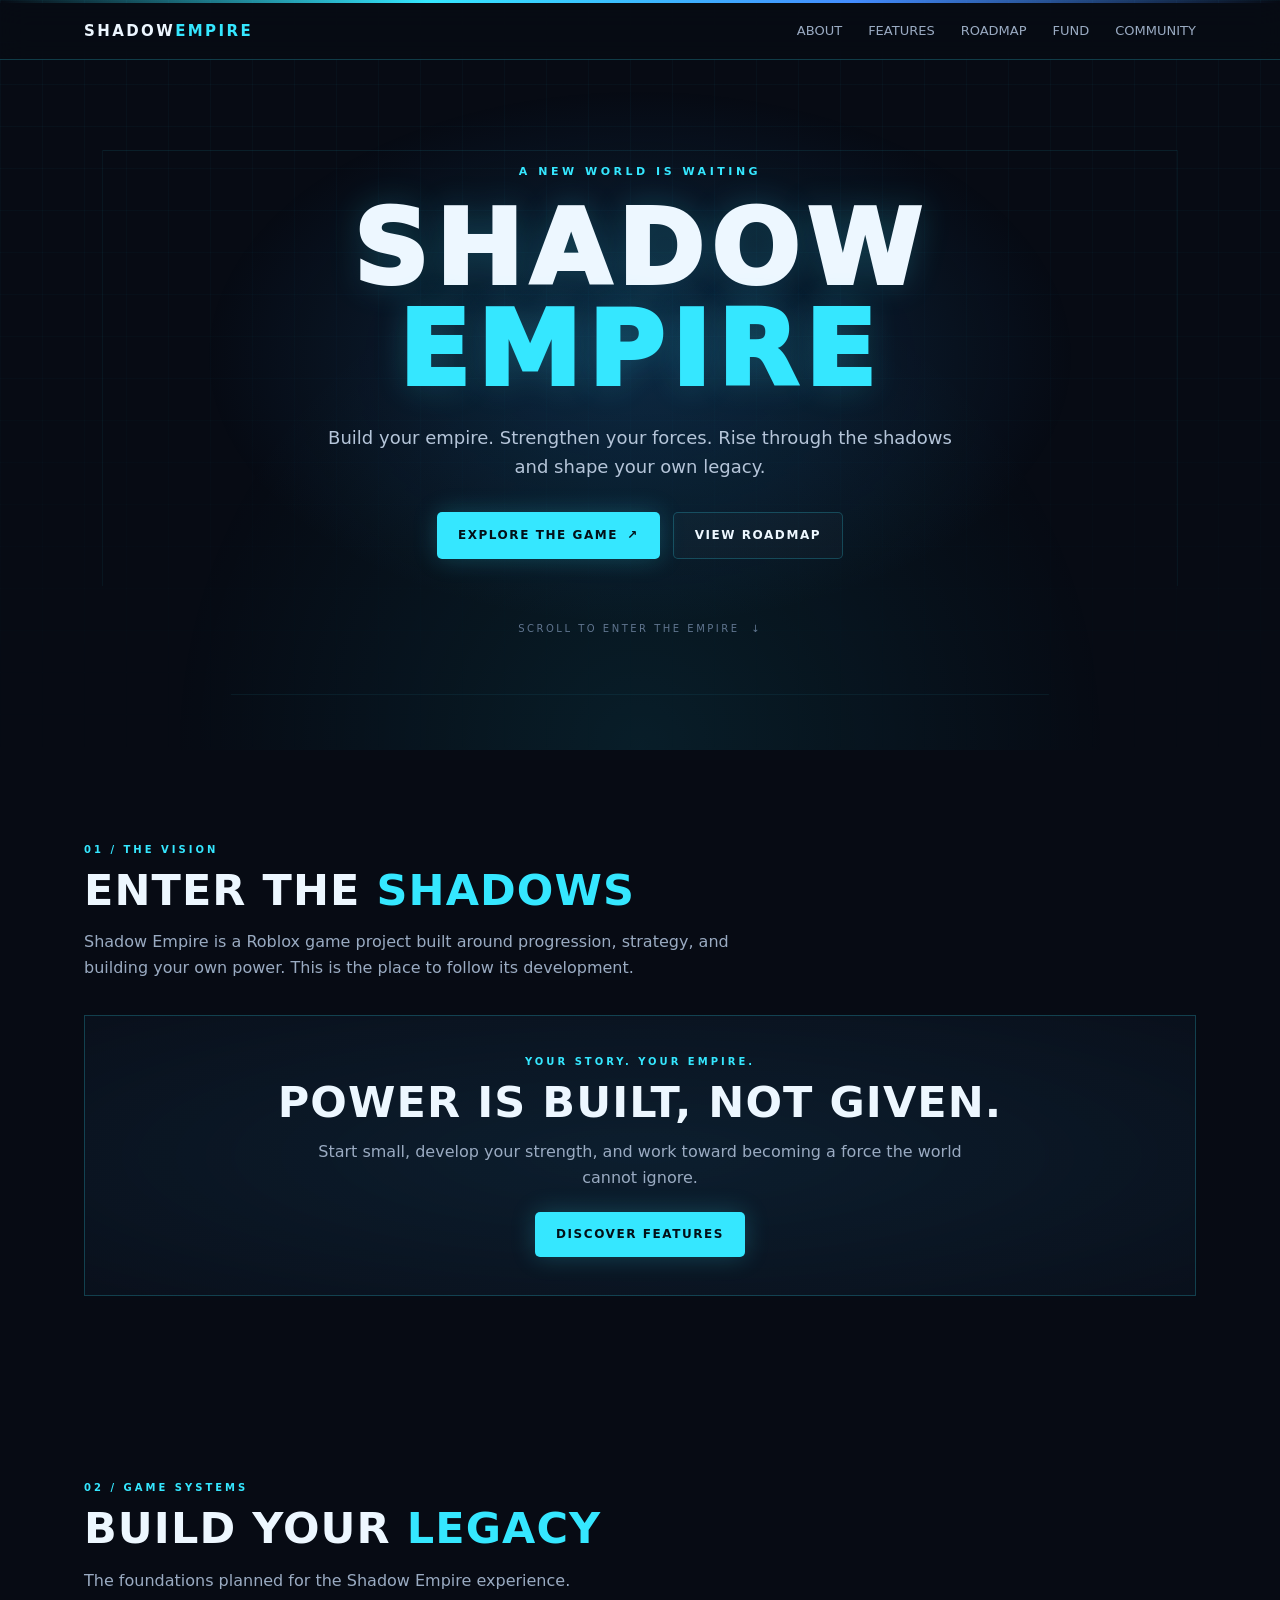
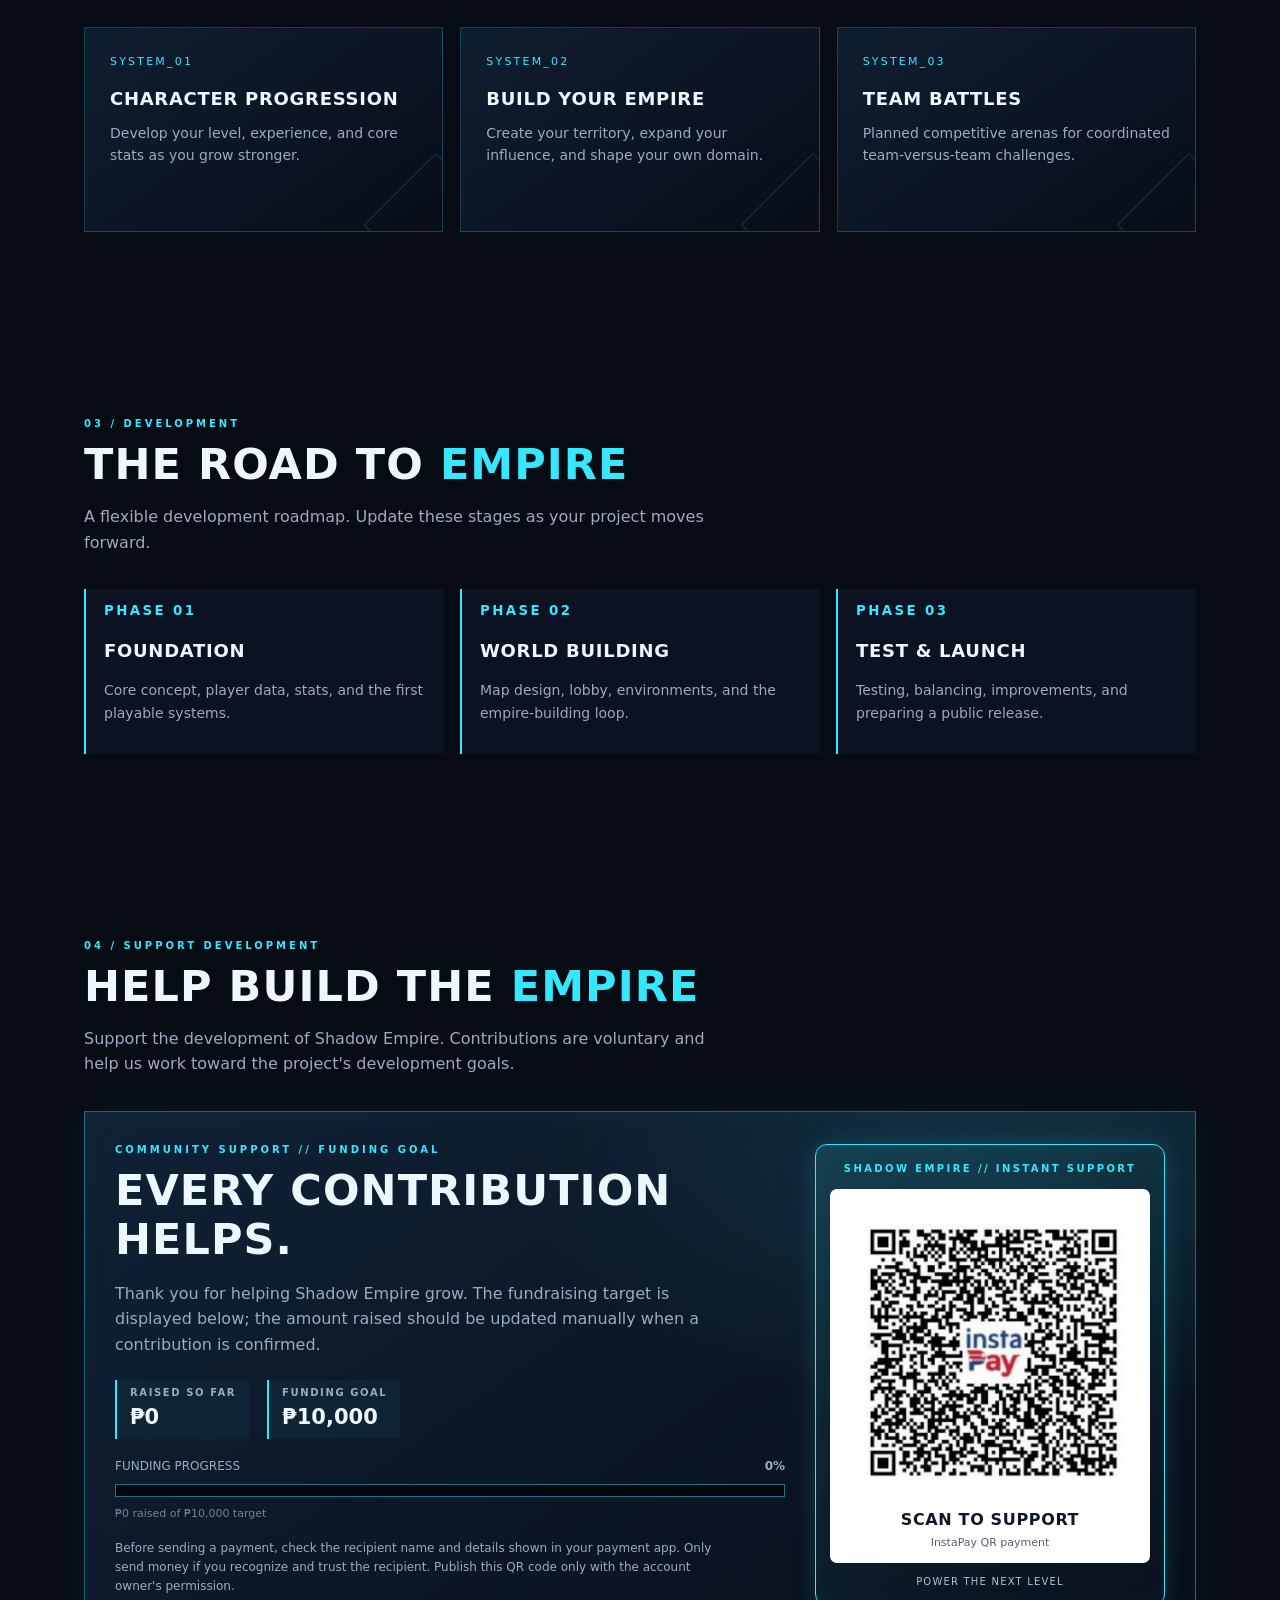
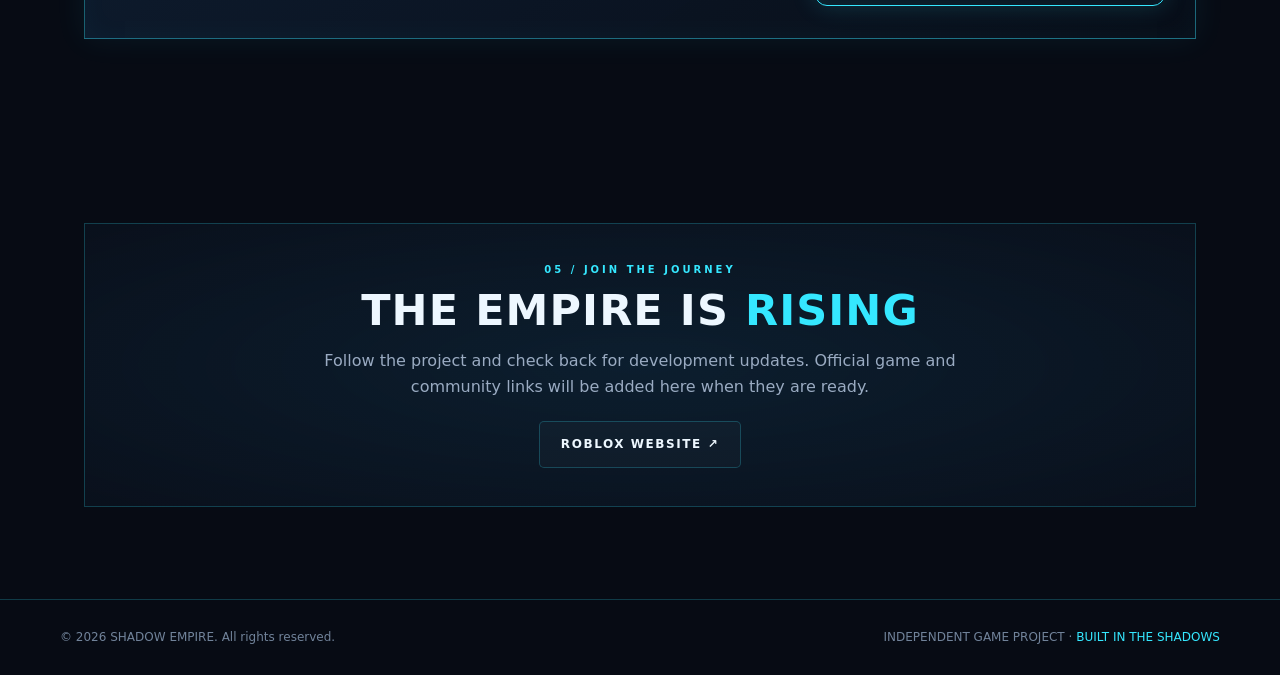
==== index.html @ b9258607 "Add files via upload" ====
<!DOCTYPE html>
<html lang="en">
<head>
  <meta charset="UTF-8">
  <meta name="viewport" content="width=device-width, initial-scale=1.0">
  <meta name="description" content="Shadow Empire — build your power, command your forces, and shape a world in the shadows.">
  <meta name="theme-color" content="#070b14">
  <title>SHADOW EMPIRE | Official Game Site</title>
  <style>
    :root {
      --bg: #070b14;
      --panel: rgba(13, 23, 39, .82);
      --cyan: #35e7ff;
      --blue: #438cff;
      --muted: #9aabc2;
      --white: #edf7ff;
      --line: rgba(53, 231, 255, .22);
    }
    * { box-sizing: border-box; }
    html { scroll-behavior: smooth; }
    body {
      margin: 0; color: var(--white); background: var(--bg);
      font-family: Inter, ui-sans-serif, system-ui, -apple-system, Segoe UI, sans-serif;
      line-height: 1.6; overflow-x: hidden;
    }
    body::before {
      content: ""; position: fixed; inset: 0; pointer-events: none; z-index: -1;
      background:
        linear-gradient(rgba(53,231,255,.035) 1px, transparent 1px),
        linear-gradient(90deg, rgba(53,231,255,.035) 1px, transparent 1px);
      background-size: 42px 42px;
      mask-image: linear-gradient(to bottom, black, transparent 88%);
    }
    a { color: inherit; text-decoration: none; }
    .topline { height: 3px; background: linear-gradient(90deg, transparent, var(--cyan), var(--blue), transparent); }
    header {
      position: sticky; top: 0; z-index: 10; backdrop-filter: blur(14px);
      background: rgba(7,11,20,.82); border-bottom: 1px solid var(--line);
    }
    nav {
      max-width: 1160px; margin: auto; padding: 16px 24px;
      display: flex; align-items: center; justify-content: space-between; gap: 20px;
    }
    .brand { font-weight: 900; letter-spacing: .16em; font-size: 15px; }
    .brand span { color: var(--cyan); }
    .navlinks { display: flex; gap: 26px; color: var(--muted); font-size: 13px; }
    .navlinks a:hover { color: var(--cyan); }
    .menu { display: none; background: none; color: var(--cyan); border: 1px solid var(--line); padding: 7px 11px; border-radius: 7px; }
    .hero {
      min-height: 690px; display: grid; place-items: center; text-align: center;
      padding: 100px 24px 110px; position: relative; isolation: isolate;
      background:
        radial-gradient(ellipse at 50% 43%, rgba(30,117,190,.25), transparent 48%),
        radial-gradient(ellipse at 50% 100%, rgba(24,218,255,.09), transparent 52%);
    }
    .hero::after {
      content: ""; position: absolute; inset: 13% 8% 8%; z-index: -1;
      border: 1px solid rgba(53,231,255,.09);
      clip-path: polygon(0 0, 100% 0, 100% 80%, 88% 100%, 12% 100%, 0 80%);
    }
    .eyebrow { color: var(--cyan); font-size: 11px; letter-spacing: .32em; font-weight: 800; }
    h1 {
      margin: 18px 0 12px; font-size: clamp(48px, 10vw, 104px);
      line-height: .98; letter-spacing: .07em; font-weight: 950;
      text-shadow: 0 0 34px rgba(53,231,255,.2);
    }
    h1 span { color: var(--cyan); }
    .hero p { max-width: 650px; margin: 22px auto 30px; color: #b5c5d9; font-size: clamp(15px, 2vw, 18px); }
    .actions { display: flex; justify-content: center; flex-wrap: wrap; gap: 13px; }
    .btn {
      display: inline-flex; align-items: center; justify-content: center; gap: 9px;
      padding: 13px 21px; border-radius: 5px; font-size: 12px; font-weight: 850;
      letter-spacing: .13em; text-transform: uppercase; transition: .2s ease;
    }
    .primary { color: #031018; background: var(--cyan); box-shadow: 0 0 25px rgba(53,231,255,.22); }
    .primary:hover { transform: translateY(-3px); box-shadow: 0 0 35px rgba(53,231,255,.4); }
    .secondary { border: 1px solid var(--line); color: var(--white); background: rgba(255,255,255,.025); }
    .secondary:hover { border-color: var(--cyan); color: var(--cyan); }
    .scroll-note { margin-top: 62px; color: #60758f; font-size: 10px; letter-spacing: .25em; }
    .section { max-width: 1160px; margin: auto; padding: 92px 24px; }
    .section-head { margin-bottom: 34px; }
    .kicker { color: var(--cyan); font-size: 10px; font-weight: 900; letter-spacing: .3em; }
    h2 { margin: 8px 0 0; font-size: clamp(29px, 5vw, 43px); line-height: 1.15; letter-spacing: .025em; }
    .intro { max-width: 660px; color: var(--muted); margin-top: 14px; }
    .grid { display: grid; grid-template-columns: repeat(3, 1fr); gap: 17px; }
    .card {
      min-height: 205px; padding: 25px; border: 1px solid var(--line);
      background: linear-gradient(145deg, rgba(17,35,56,.82), rgba(8,14,25,.86));
      position: relative; overflow: hidden;
    }
    .card::after { content: ""; position: absolute; width: 100px; height: 100px; right: -45px; bottom: -45px; border: 1px solid rgba(53,231,255,.18); transform: rotate(45deg); }
    .num { color: var(--cyan); font-size: 11px; letter-spacing: .2em; }
    h3 { margin: 14px 0 8px; font-size: 18px; letter-spacing: .04em; }
    .card p { color: var(--muted); font-size: 14px; margin: 0; }
    .banner {
      border: 1px solid var(--line); padding: 38px; text-align: center;
      background: radial-gradient(ellipse at center, rgba(39,128,180,.17), rgba(10,17,29,.9));
    }
    .banner p { max-width: 650px; margin: 12px auto 22px; color: var(--muted); }
    .roadmap { display: grid; grid-template-columns: repeat(3, 1fr); gap: 16px; }
    .phase { border-left: 2px solid var(--cyan); padding: 8px 18px 16px; background: rgba(15,27,44,.55); }
    .phase small { color: var(--cyan); letter-spacing: .18em; font-weight: 800; }
    .phase p { color: var(--muted); font-size: 14px; }

    .fund-wrap {
      display: grid; grid-template-columns: minmax(0, 1fr) minmax(250px, 350px);
      gap: 30px; align-items: center; border: 1px solid rgba(53,231,255,.38);
      padding: 30px; background:
        radial-gradient(ellipse at 85% 10%, rgba(53,231,255,.12), transparent 38%),
        linear-gradient(145deg, rgba(17,35,56,.94), rgba(8,14,25,.96));
      box-shadow: 0 0 30px rgba(53,231,255,.07), inset 0 0 28px rgba(53,231,255,.035);
    }
    .fund-copy p { color: var(--muted); max-width: 620px; }
    .fund-stats {
      display: flex; flex-wrap: wrap; gap: 18px; margin: 22px 0 12px;
    }
    .fund-stat {
      border-left: 2px solid var(--cyan); padding: 5px 13px;
      background: rgba(53,231,255,.045);
    }
    .fund-stat small {
      display: block; color: var(--muted); font-size: 10px;
      letter-spacing: .16em; font-weight: 800;
    }
    .fund-stat strong { color: var(--white); font-size: 21px; }
    .progress-meta {
      display: flex; justify-content: space-between; gap: 12px;
      color: var(--muted); font-size: 12px; margin: 18px 0 8px;
    }
    .progress-track {
      height: 13px; width: 100%; border: 1px solid rgba(53,231,255,.48);
      background: #050a12; padding: 2px; overflow: hidden;
      box-shadow: inset 0 0 10px rgba(0,0,0,.8);
    }
    .progress-fill {
      display: block; height: 100%; width: 0%;
      background: linear-gradient(90deg, var(--blue), var(--cyan));
      box-shadow: 0 0 14px rgba(53,231,255,.7);
      transition: width .5s ease;
    }
    .progress-caption {
      color: #71839a; font-size: 11px; margin-top: 8px;
    }
    .qr-frame {
      width: 100%; max-width: 350px; justify-self: center;
      padding: 14px; border: 1px solid var(--cyan); border-radius: 12px;
      background: linear-gradient(145deg, rgba(53,231,255,.12), rgba(10,17,29,.98));
      box-shadow: 0 0 24px rgba(53,231,255,.17), inset 0 0 20px rgba(53,231,255,.06);
    }
    .qr-label {
      text-align: center; color: var(--cyan); font-size: 10px;
      font-weight: 900; letter-spacing: .24em; margin: 2px 0 12px;
    }
    .qr-card {
      padding: 12px; background: #fff; color: #101827; border-radius: 7px;
      text-align: center;
    }
    .qr-card img {
      display: block; width: 100%; height: auto; aspect-ratio: 1;
      object-fit: contain; image-rendering: auto;
    }
    .qr-card h3 { margin: 10px 0 1px; color: #101827; font-size: 16px; }
    .qr-card p { margin: 0; color: #526071; font-size: 11px; }
    .qr-foot {
      text-align: center; color: #a8c5d5; font-size: 10px;
      letter-spacing: .12em; margin: 11px 0 1px;
    }
    .fund-note { font-size: 12px; color: var(--muted); margin-top: 16px; }
    @media (max-width: 760px) {
      .fund-wrap { grid-template-columns: 1fr; padding: 22px; }
    }
    footer { border-top: 1px solid var(--line); padding: 28px 24px; color: #71839a; font-size: 12px; }
    .footer-inner { max-width: 1160px; margin: auto; display: flex; justify-content: space-between; gap: 16px; flex-wrap: wrap; }
    .glow { color: var(--cyan); }
    @media (max-width: 760px) {
      .navlinks { display: none; position: absolute; top: 58px; left: 0; right: 0; padding: 18px 24px; background: #09111e; border-bottom: 1px solid var(--line); flex-direction: column; gap: 15px; }
      .navlinks.open { display: flex; }
      .menu { display: block; }
      .grid, .roadmap { grid-template-columns: 1fr; }
      .hero { min-height: 610px; }
      .section { padding-top: 68px; padding-bottom: 68px; }
      .banner { padding: 28px 20px; }
    }
  </style>
</head>
<body>
  <div class="topline"></div>
  <header>
    <nav>
      <a class="brand" href="#home">SHADOW<span>EMPIRE</span></a>
      <button class="menu" id="menuBtn" aria-label="Toggle navigation" aria-expanded="false">MENU</button>
      <div class="navlinks" id="navLinks">
        <a href="#about">ABOUT</a><a href="#features">FEATURES</a><a href="#roadmap">ROADMAP</a><a href="#fund">FUND</a><a href="#community">COMMUNITY</a>
      </div>
    </nav>
  </header>

  <main>
    <section class="hero" id="home">
      <div>
        <div class="eyebrow">A NEW WORLD IS WAITING</div>
        <h1>SHADOW<br><span>EMPIRE</span></h1>
        <p>Build your empire. Strengthen your forces. Rise through the shadows and shape your own legacy.</p>
        <div class="actions">
          <a class="btn primary" href="#about">Explore the game <span>↗</span></a>
          <a class="btn secondary" href="#roadmap">View roadmap</a>
        </div>
        <div class="scroll-note">SCROLL TO ENTER THE EMPIRE&nbsp; ↓</div>
      </div>
    </section>

    <section class="section" id="about">
      <div class="section-head">
        <div class="kicker">01 / THE VISION</div>
        <h2>ENTER THE <span class="glow">SHADOWS</span></h2>
        <p class="intro">Shadow Empire is a Roblox game project built around progression, strategy, and building your own power. This is the place to follow its development.</p>
      </div>
      <div class="banner">
        <div class="kicker">YOUR STORY. YOUR EMPIRE.</div>
        <h2>POWER IS BUILT, NOT GIVEN.</h2>
        <p>Start small, develop your strength, and work toward becoming a force the world cannot ignore.</p>
        <a class="btn primary" href="#features">Discover features</a>
      </div>
    </section>

    <section class="section" id="features">
      <div class="section-head">
        <div class="kicker">02 / GAME SYSTEMS</div>
        <h2>BUILD YOUR <span class="glow">LEGACY</span></h2>
        <p class="intro">The foundations planned for the Shadow Empire experience.</p>
      </div>
      <div class="grid">
        <article class="card"><div class="num">SYSTEM_01</div><h3>CHARACTER PROGRESSION</h3><p>Develop your level, experience, and core stats as you grow stronger.</p></article>
        <article class="card"><div class="num">SYSTEM_02</div><h3>BUILD YOUR EMPIRE</h3><p>Create your territory, expand your influence, and shape your own domain.</p></article>
        <article class="card"><div class="num">SYSTEM_03</div><h3>TEAM BATTLES</h3><p>Planned competitive arenas for coordinated team-versus-team challenges.</p></article>
      </div>
    </section>

    <section class="section" id="roadmap">
      <div class="section-head">
        <div class="kicker">03 / DEVELOPMENT</div>
        <h2>THE ROAD TO <span class="glow">EMPIRE</span></h2>
        <p class="intro">A flexible development roadmap. Update these stages as your project moves forward.</p>
      </div>
      <div class="roadmap">
        <div class="phase"><small>PHASE 01</small><h3>FOUNDATION</h3><p>Core concept, player data, stats, and the first playable systems.</p></div>
        <div class="phase"><small>PHASE 02</small><h3>WORLD BUILDING</h3><p>Map design, lobby, environments, and the empire-building loop.</p></div>
        <div class="phase"><small>PHASE 03</small><h3>TEST & LAUNCH</h3><p>Testing, balancing, improvements, and preparing a public release.</p></div>
      </div>
    </section>


    <section class="section" id="fund">
      <div class="section-head">
        <div class="kicker">04 / SUPPORT DEVELOPMENT</div>
        <h2>HELP BUILD THE <span class="glow">EMPIRE</span></h2>
        <p class="intro">Support the development of Shadow Empire. Contributions are voluntary and help us work toward the project's development goals.</p>
      </div>

      <div class="fund-wrap">
        <div class="fund-copy">
          <div class="kicker">COMMUNITY SUPPORT // FUNDING GOAL</div>
          <h2>EVERY CONTRIBUTION HELPS.</h2>
          <p>Thank you for helping Shadow Empire grow. The fundraising target is displayed below; the amount raised should be updated manually when a contribution is confirmed.</p>

          <div class="fund-stats">
            <div class="fund-stat">
              <small>RAISED SO FAR</small>
              <strong>₱0</strong>
            </div>
            <div class="fund-stat">
              <small>FUNDING GOAL</small>
              <strong>₱10,000</strong>
            </div>
          </div>

          <div class="progress-meta">
            <span>FUNDING PROGRESS</span>
            <strong>0%</strong>
          </div>
          <div class="progress-track"
               role="progressbar"
               aria-label="Shadow Empire fundraising progress"
               aria-valuemin="0"
               aria-valuemax="10000"
               aria-valuenow="0">
            <span class="progress-fill"></span>
          </div>
          <div class="progress-caption">₱0 raised of ₱10,000 target</div>

          <p class="fund-note">Before sending a payment, check the recipient name and details shown in your payment app. Only send money if you recognize and trust the recipient. Publish this QR code only with the account owner's permission.</p>
        </div>

        <div class="qr-frame">
          <div class="qr-label">SHADOW EMPIRE // INSTANT SUPPORT</div>
          <div class="qr-card">
            <img src="instapay-qr.jpg" alt="InstaPay QR code">
            <h3>SCAN TO SUPPORT</h3>
            <p>InstaPay QR payment</p>
          </div>
          <div class="qr-foot">POWER THE NEXT LEVEL</div>
        </div>
      </div>
    </section>

    <section class="section" id="community">
      <div class="banner">
        <div class="kicker">05 / JOIN THE JOURNEY</div>
        <h2>THE EMPIRE IS <span class="glow">RISING</span></h2>
        <p>Follow the project and check back for development updates. Official game and community links will be added here when they are ready.</p>
        <a class="btn secondary" href="https://www.roblox.com/" target="_blank" rel="noopener noreferrer">Roblox website ↗</a>
      </div>
    </section>
  </main>

  <footer>
    <div class="footer-inner">
      <div>© <span id="year"></span> SHADOW EMPIRE. All rights reserved.</div>
      <div>INDEPENDENT GAME PROJECT · <span class="glow">BUILT IN THE SHADOWS</span></div>
    </div>
  </footer>
  <script>
    const menuBtn = document.getElementById('menuBtn');
    const navLinks = document.getElementById('navLinks');
    menuBtn.addEventListener('click', () => {
      const isOpen = navLinks.classList.toggle('open');
      menuBtn.setAttribute('aria-expanded', String(isOpen));
    });
    navLinks.querySelectorAll('a').forEach(link => link.addEventListener('click', () => {
      navLinks.classList.remove('open');
      menuBtn.setAttribute('aria-expanded', 'false');
    }));
    document.getElementById('year').textContent = new Date().getFullYear();
  </script>
</body>
</html>
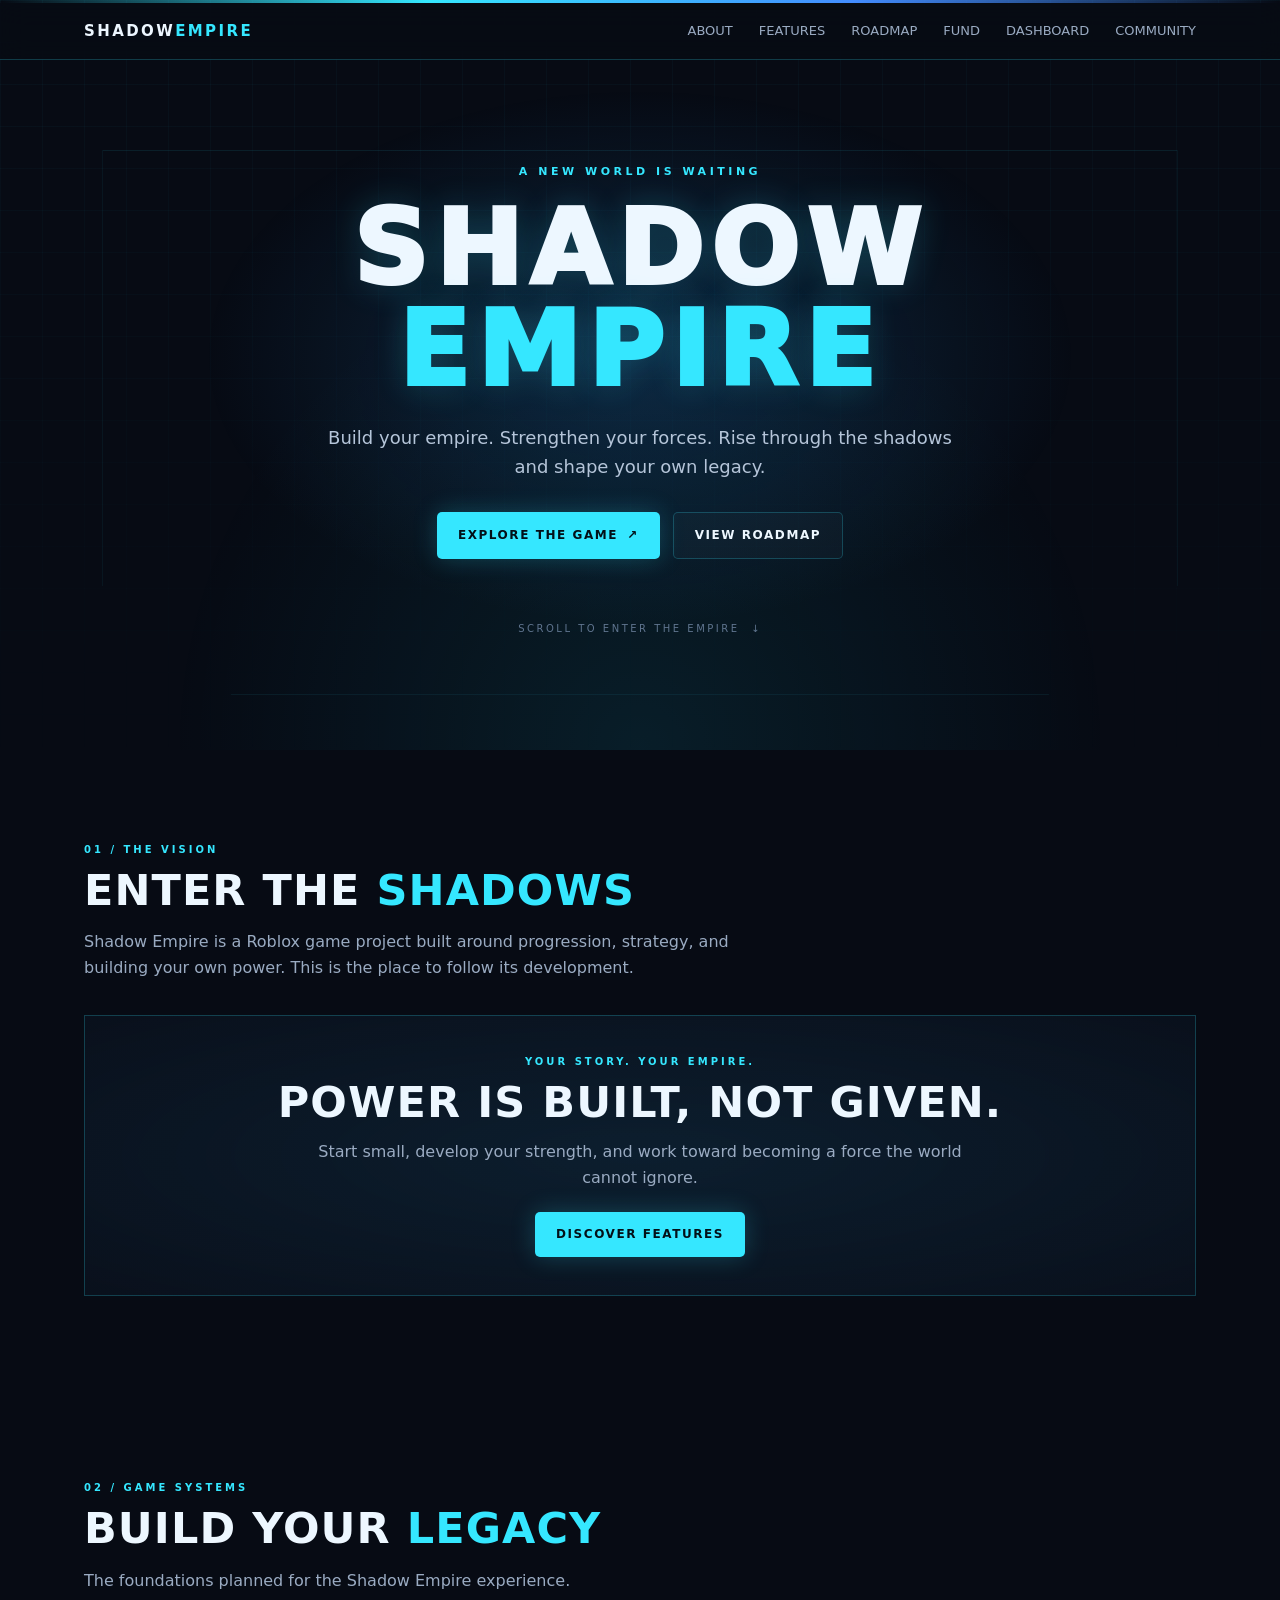
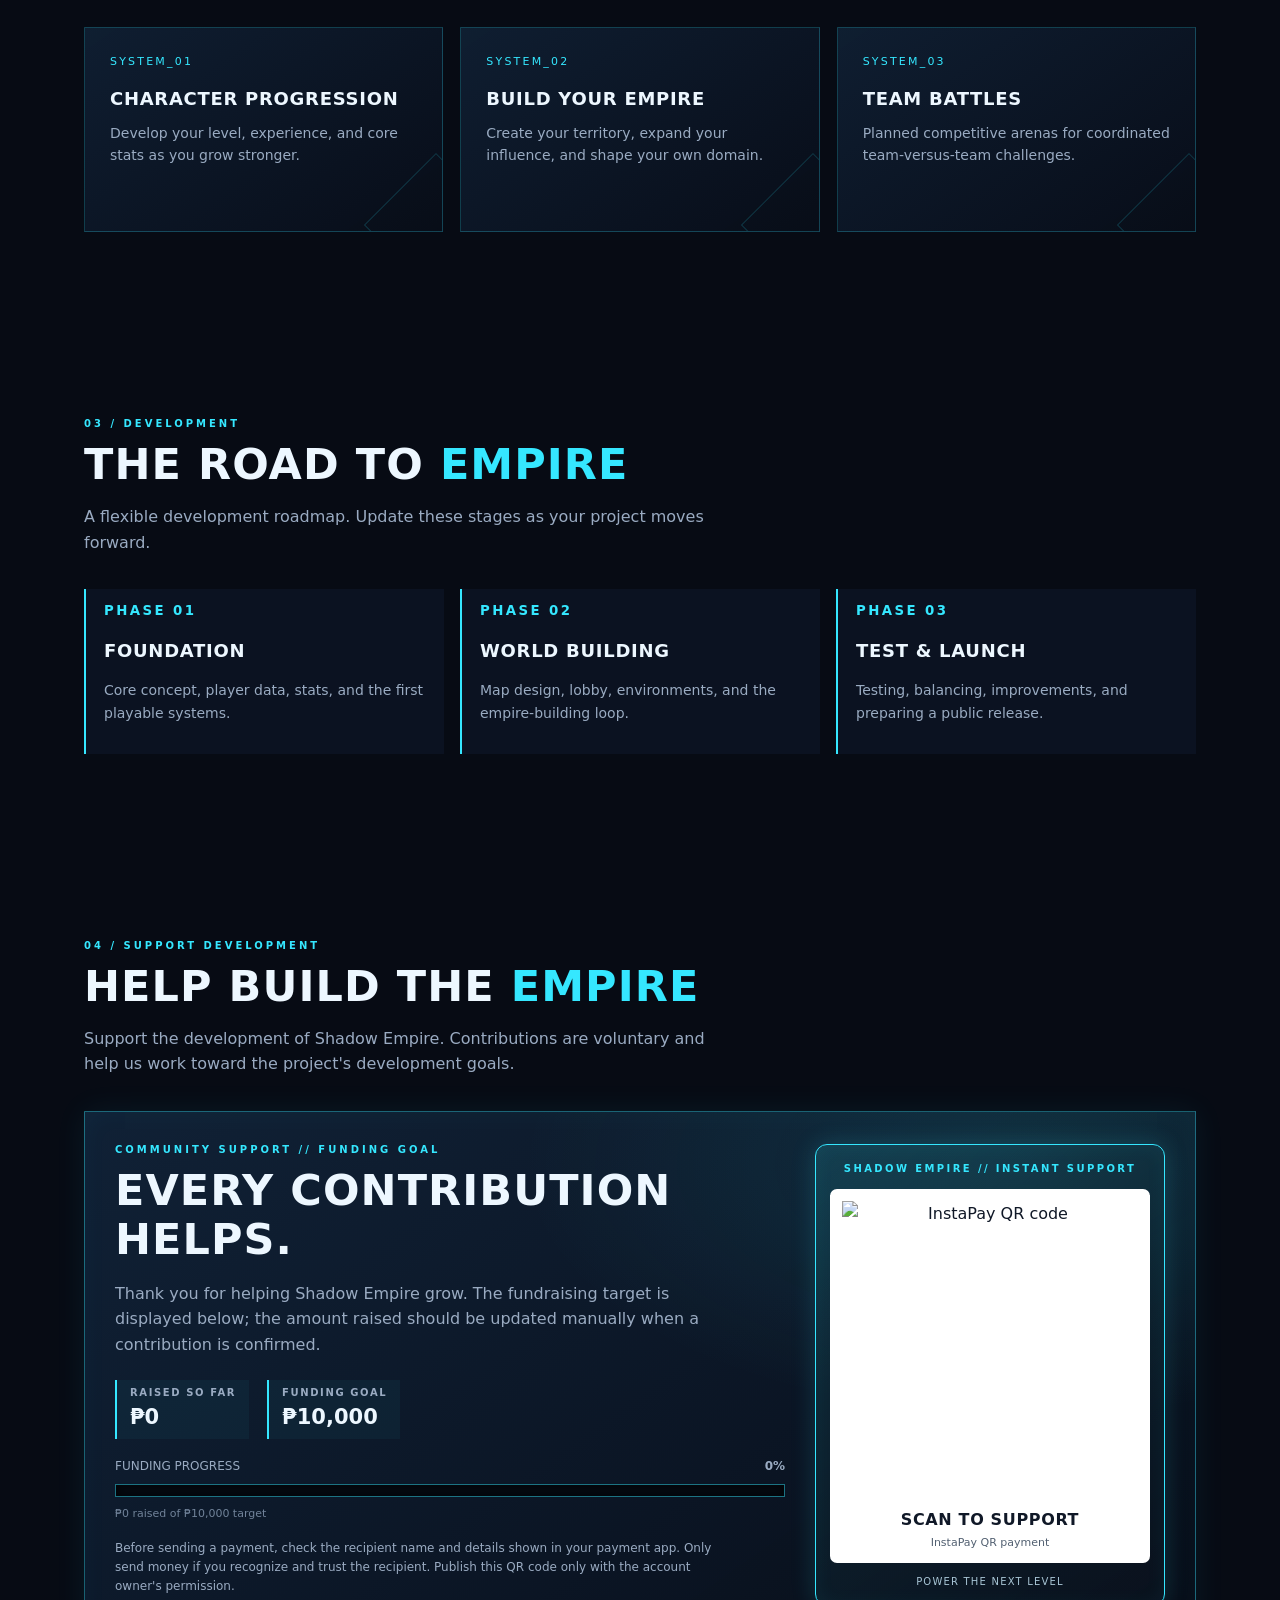
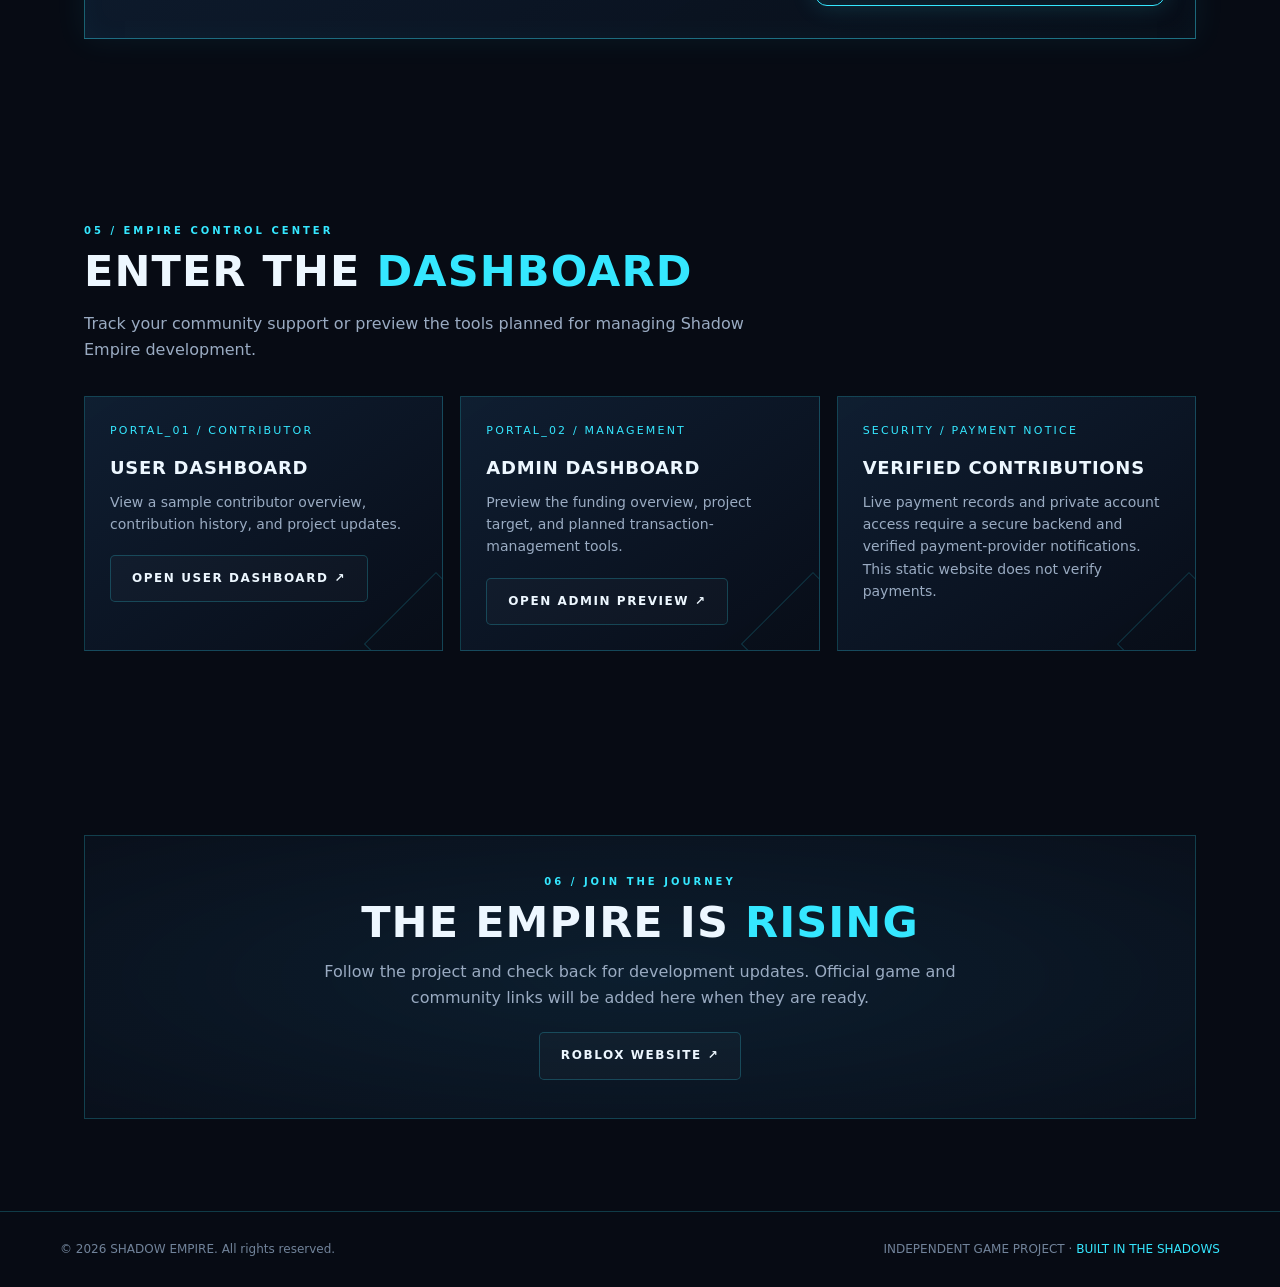
==== commit 807ea790: "Add files via upload" ====
--- a/index.html
+++ b/index.html
@@ -190,7 +190,7 @@
       <a class="brand" href="#home">SHADOW<span>EMPIRE</span></a>
       <button class="menu" id="menuBtn" aria-label="Toggle navigation" aria-expanded="false">MENU</button>
       <div class="navlinks" id="navLinks">
-        <a href="#about">ABOUT</a><a href="#features">FEATURES</a><a href="#roadmap">ROADMAP</a><a href="#fund">FUND</a><a href="#community">COMMUNITY</a>
+        <a href="#about">ABOUT</a><a href="#features">FEATURES</a><a href="#roadmap">ROADMAP</a><a href="#fund">FUND</a><a href="#dashboard">DASHBOARD</a><a href="#community">COMMUNITY</a>
       </div>
     </nav>
   </header>
@@ -303,9 +303,37 @@
       </div>
     </section>
 
+
+    <section class="section" id="dashboard">
+      <div class="section-head">
+        <div class="kicker">05 / EMPIRE CONTROL CENTER</div>
+        <h2>ENTER THE <span class="glow">DASHBOARD</span></h2>
+        <p class="intro">Track your community support or preview the tools planned for managing Shadow Empire development.</p>
+      </div>
+      <div class="grid">
+        <article class="card">
+          <div class="num">PORTAL_01 / CONTRIBUTOR</div>
+          <h3>USER DASHBOARD</h3>
+          <p>View a sample contributor overview, contribution history, and project updates.</p>
+          <a class="btn secondary" style="margin-top:20px" href="dashboard.html">OPEN USER DASHBOARD ↗</a>
+        </article>
+        <article class="card">
+          <div class="num">PORTAL_02 / MANAGEMENT</div>
+          <h3>ADMIN DASHBOARD</h3>
+          <p>Preview the funding overview, project target, and planned transaction-management tools.</p>
+          <a class="btn secondary" style="margin-top:20px" href="admin-preview.html">OPEN ADMIN PREVIEW ↗</a>
+        </article>
+        <article class="card">
+          <div class="num">SECURITY / PAYMENT NOTICE</div>
+          <h3>VERIFIED CONTRIBUTIONS</h3>
+          <p>Live payment records and private account access require a secure backend and verified payment-provider notifications. This static website does not verify payments.</p>
+        </article>
+      </div>
+    </section>
+
     <section class="section" id="community">
       <div class="banner">
-        <div class="kicker">05 / JOIN THE JOURNEY</div>
+        <div class="kicker">06 / JOIN THE JOURNEY</div>
         <h2>THE EMPIRE IS <span class="glow">RISING</span></h2>
         <p>Follow the project and check back for development updates. Official game and community links will be added here when they are ready.</p>
         <a class="btn secondary" href="https://www.roblox.com/" target="_blank" rel="noopener noreferrer">Roblox website ↗</a>
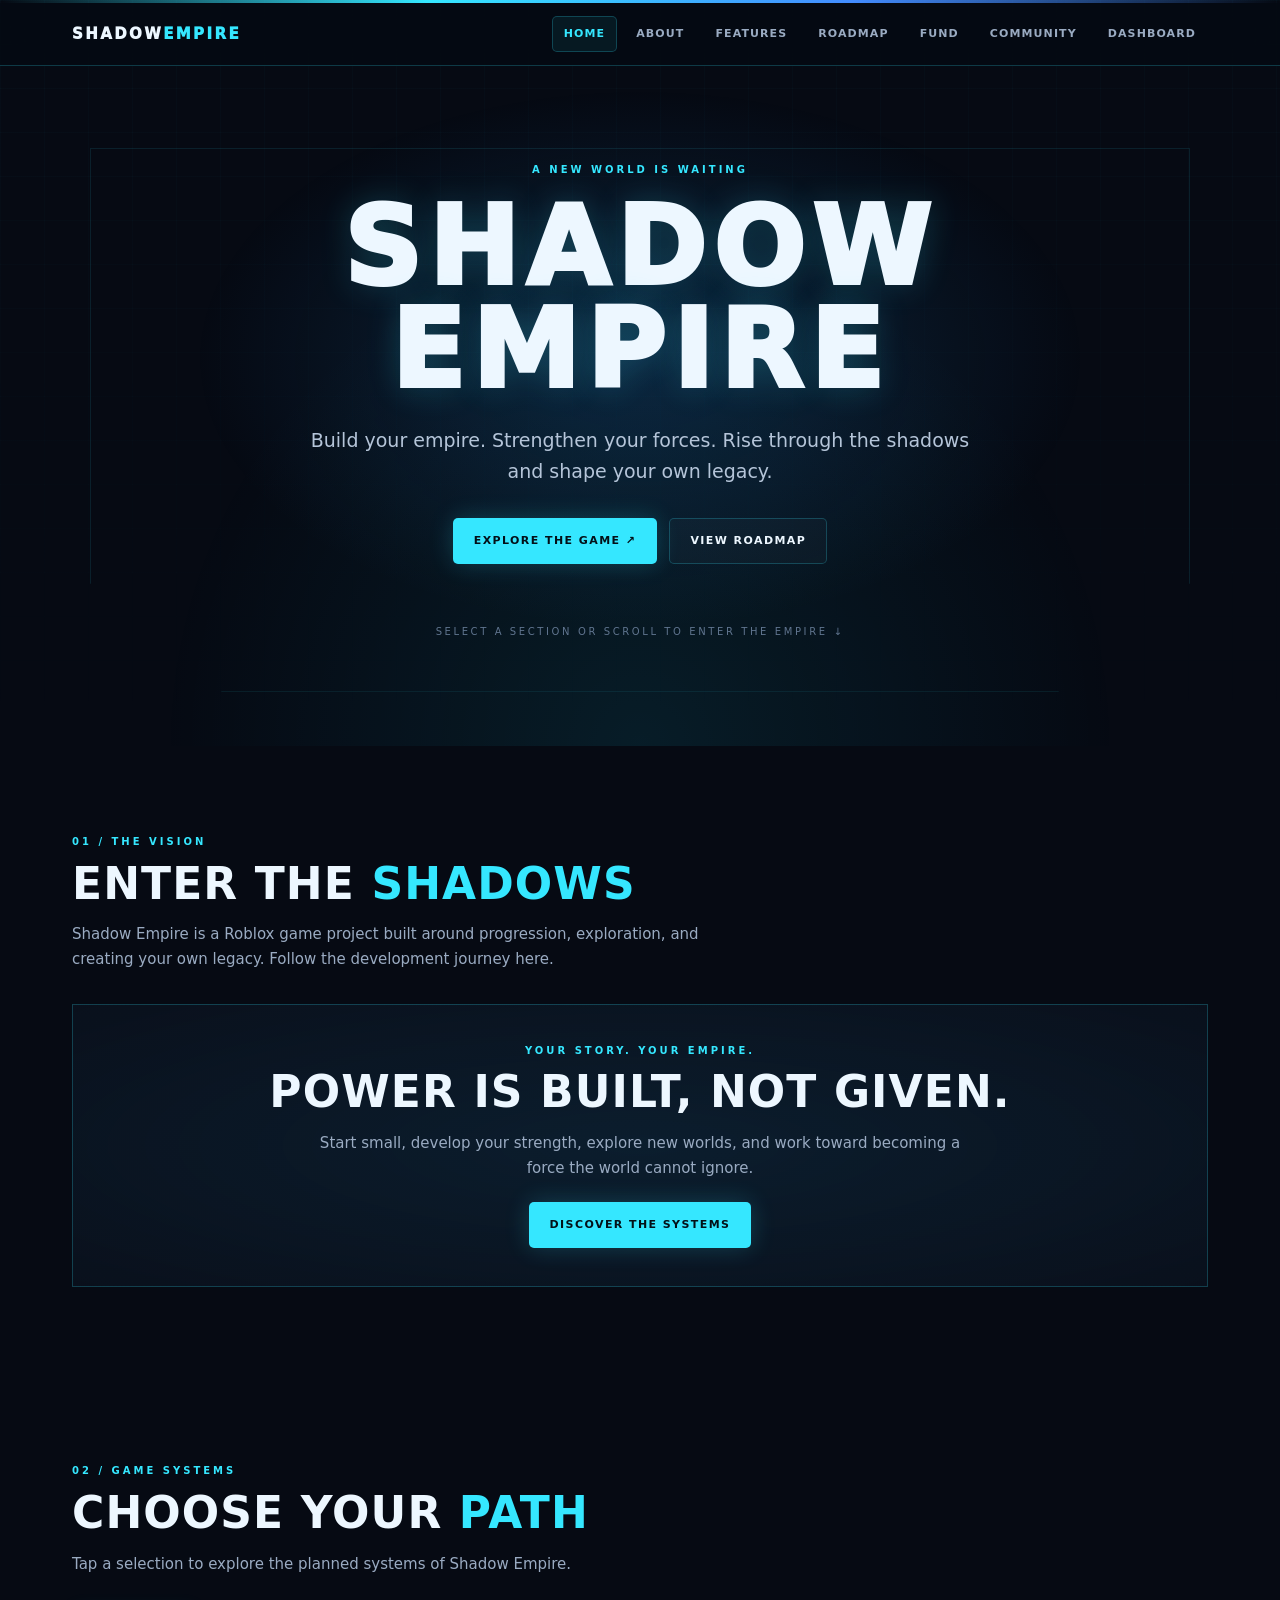
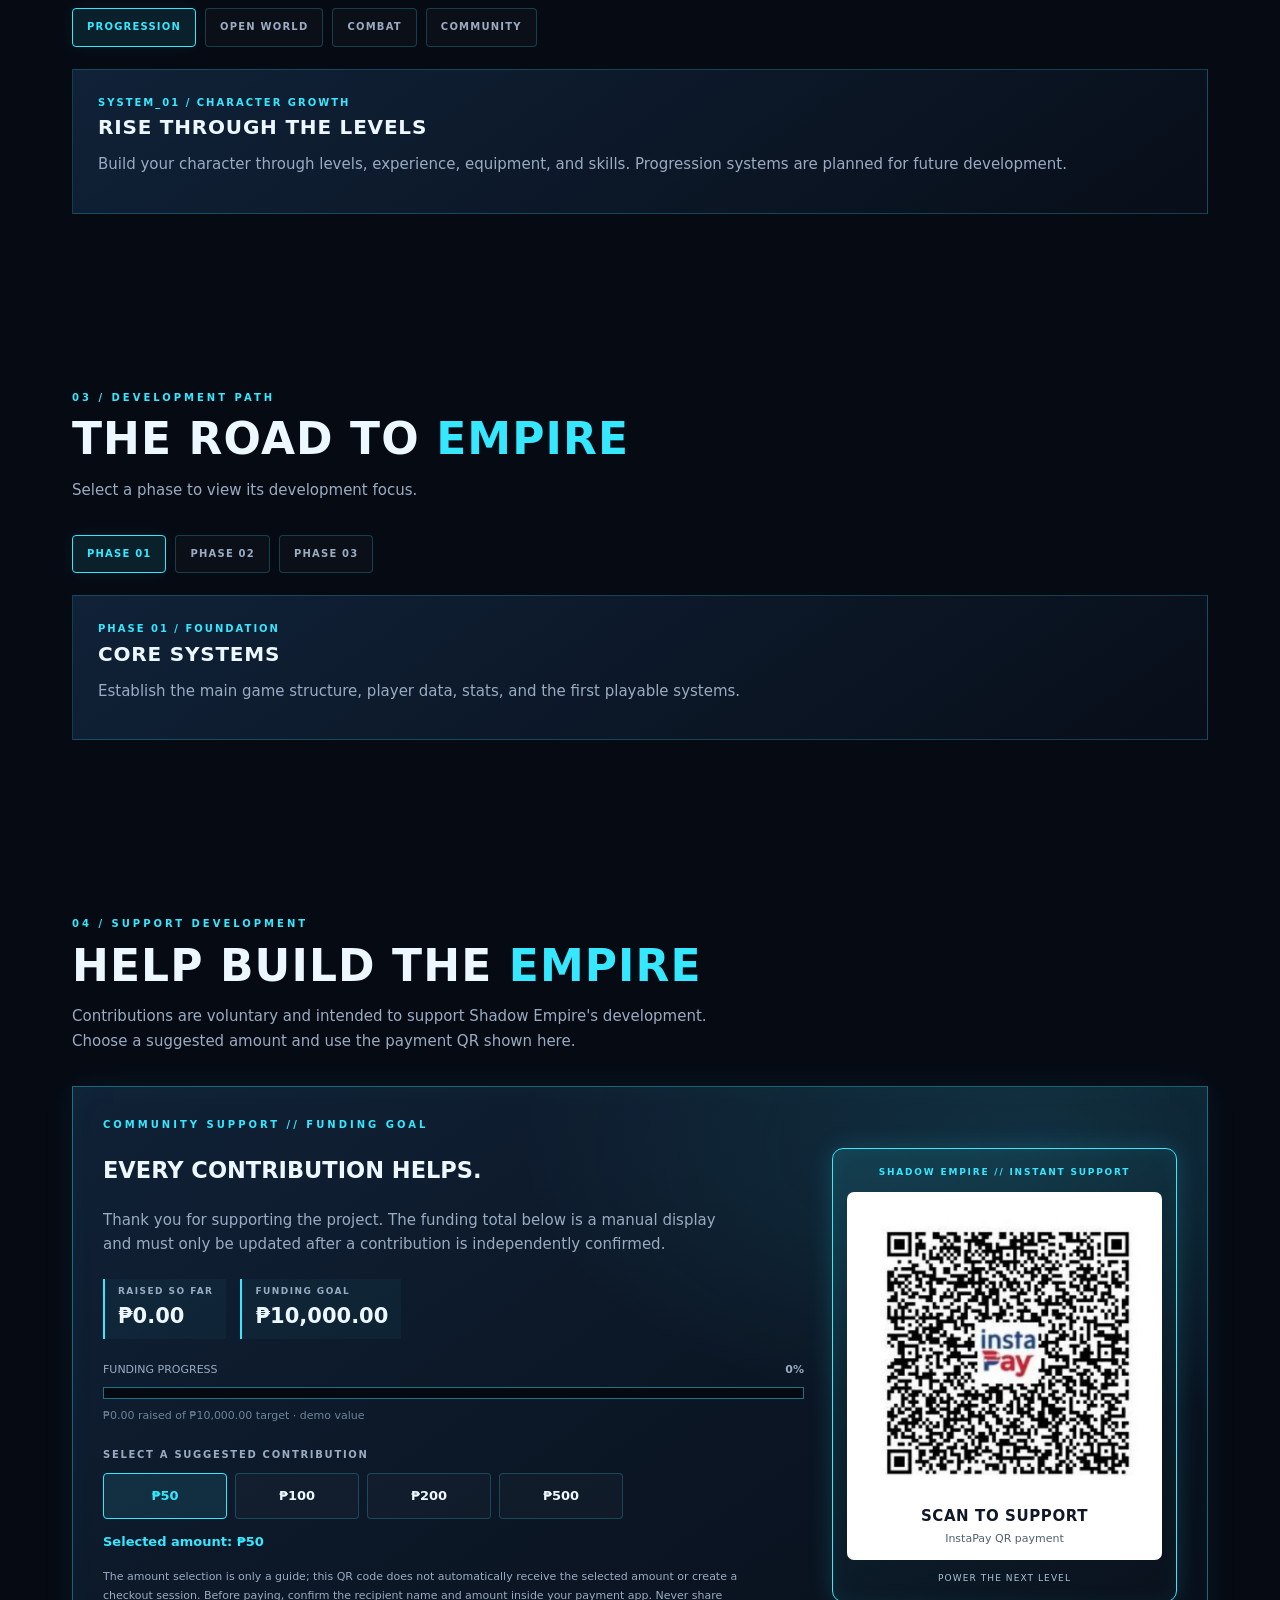
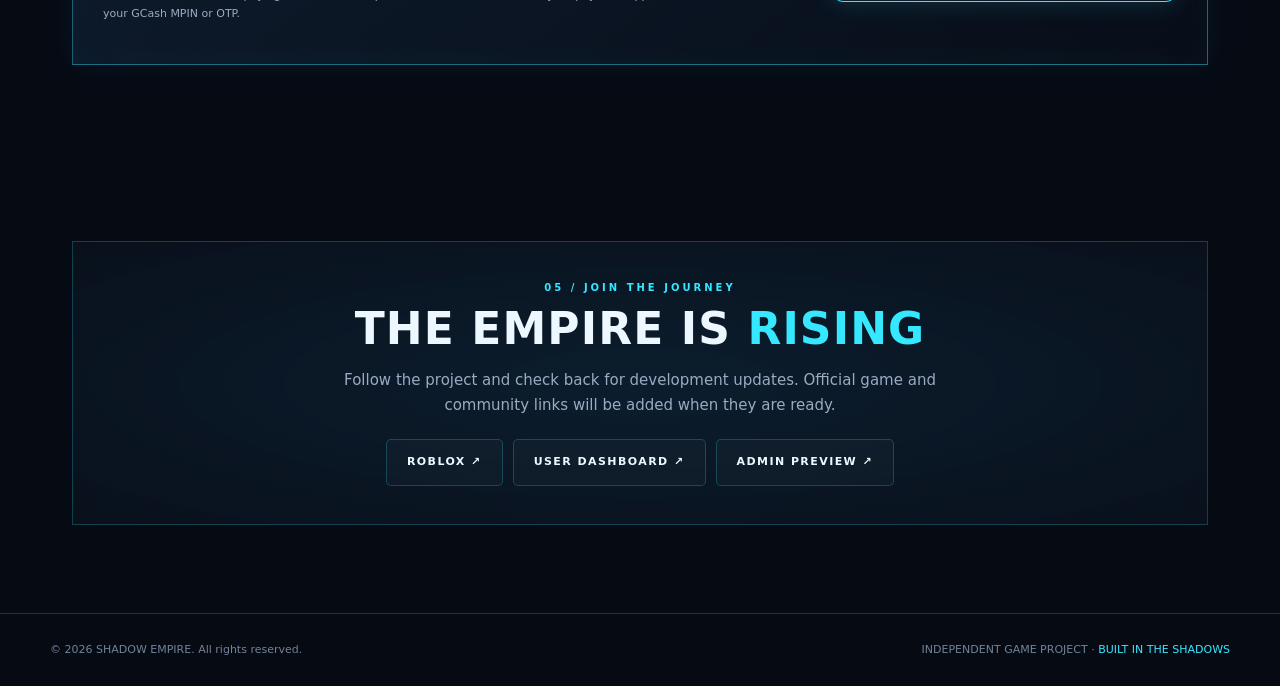
==== commit e9b920a3: "Add files via upload" ====
--- a/index.html
+++ b/index.html
@@ -1,364 +1,209 @@
 <!DOCTYPE html>
 <html lang="en">
 <head>
-  <meta charset="UTF-8">
-  <meta name="viewport" content="width=device-width, initial-scale=1.0">
-  <meta name="description" content="Shadow Empire — build your power, command your forces, and shape a world in the shadows.">
-  <meta name="theme-color" content="#070b14">
-  <title>SHADOW EMPIRE | Official Game Site</title>
-  <style>
-    :root {
-      --bg: #070b14;
-      --panel: rgba(13, 23, 39, .82);
-      --cyan: #35e7ff;
-      --blue: #438cff;
-      --muted: #9aabc2;
-      --white: #edf7ff;
-      --line: rgba(53, 231, 255, .22);
-    }
-    * { box-sizing: border-box; }
-    html { scroll-behavior: smooth; }
-    body {
-      margin: 0; color: var(--white); background: var(--bg);
-      font-family: Inter, ui-sans-serif, system-ui, -apple-system, Segoe UI, sans-serif;
-      line-height: 1.6; overflow-x: hidden;
-    }
-    body::before {
-      content: ""; position: fixed; inset: 0; pointer-events: none; z-index: -1;
-      background:
-        linear-gradient(rgba(53,231,255,.035) 1px, transparent 1px),
-        linear-gradient(90deg, rgba(53,231,255,.035) 1px, transparent 1px);
-      background-size: 42px 42px;
-      mask-image: linear-gradient(to bottom, black, transparent 88%);
-    }
-    a { color: inherit; text-decoration: none; }
-    .topline { height: 3px; background: linear-gradient(90deg, transparent, var(--cyan), var(--blue), transparent); }
-    header {
-      position: sticky; top: 0; z-index: 10; backdrop-filter: blur(14px);
-      background: rgba(7,11,20,.82); border-bottom: 1px solid var(--line);
-    }
-    nav {
-      max-width: 1160px; margin: auto; padding: 16px 24px;
-      display: flex; align-items: center; justify-content: space-between; gap: 20px;
-    }
-    .brand { font-weight: 900; letter-spacing: .16em; font-size: 15px; }
-    .brand span { color: var(--cyan); }
-    .navlinks { display: flex; gap: 26px; color: var(--muted); font-size: 13px; }
-    .navlinks a:hover { color: var(--cyan); }
-    .menu { display: none; background: none; color: var(--cyan); border: 1px solid var(--line); padding: 7px 11px; border-radius: 7px; }
-    .hero {
-      min-height: 690px; display: grid; place-items: center; text-align: center;
-      padding: 100px 24px 110px; position: relative; isolation: isolate;
-      background:
-        radial-gradient(ellipse at 50% 43%, rgba(30,117,190,.25), transparent 48%),
-        radial-gradient(ellipse at 50% 100%, rgba(24,218,255,.09), transparent 52%);
-    }
-    .hero::after {
-      content: ""; position: absolute; inset: 13% 8% 8%; z-index: -1;
-      border: 1px solid rgba(53,231,255,.09);
-      clip-path: polygon(0 0, 100% 0, 100% 80%, 88% 100%, 12% 100%, 0 80%);
-    }
-    .eyebrow { color: var(--cyan); font-size: 11px; letter-spacing: .32em; font-weight: 800; }
-    h1 {
-      margin: 18px 0 12px; font-size: clamp(48px, 10vw, 104px);
-      line-height: .98; letter-spacing: .07em; font-weight: 950;
-      text-shadow: 0 0 34px rgba(53,231,255,.2);
-    }
-    h1 span { color: var(--cyan); }
-    .hero p { max-width: 650px; margin: 22px auto 30px; color: #b5c5d9; font-size: clamp(15px, 2vw, 18px); }
-    .actions { display: flex; justify-content: center; flex-wrap: wrap; gap: 13px; }
-    .btn {
-      display: inline-flex; align-items: center; justify-content: center; gap: 9px;
-      padding: 13px 21px; border-radius: 5px; font-size: 12px; font-weight: 850;
-      letter-spacing: .13em; text-transform: uppercase; transition: .2s ease;
-    }
-    .primary { color: #031018; background: var(--cyan); box-shadow: 0 0 25px rgba(53,231,255,.22); }
-    .primary:hover { transform: translateY(-3px); box-shadow: 0 0 35px rgba(53,231,255,.4); }
-    .secondary { border: 1px solid var(--line); color: var(--white); background: rgba(255,255,255,.025); }
-    .secondary:hover { border-color: var(--cyan); color: var(--cyan); }
-    .scroll-note { margin-top: 62px; color: #60758f; font-size: 10px; letter-spacing: .25em; }
-    .section { max-width: 1160px; margin: auto; padding: 92px 24px; }
-    .section-head { margin-bottom: 34px; }
-    .kicker { color: var(--cyan); font-size: 10px; font-weight: 900; letter-spacing: .3em; }
-    h2 { margin: 8px 0 0; font-size: clamp(29px, 5vw, 43px); line-height: 1.15; letter-spacing: .025em; }
-    .intro { max-width: 660px; color: var(--muted); margin-top: 14px; }
-    .grid { display: grid; grid-template-columns: repeat(3, 1fr); gap: 17px; }
-    .card {
-      min-height: 205px; padding: 25px; border: 1px solid var(--line);
-      background: linear-gradient(145deg, rgba(17,35,56,.82), rgba(8,14,25,.86));
-      position: relative; overflow: hidden;
-    }
-    .card::after { content: ""; position: absolute; width: 100px; height: 100px; right: -45px; bottom: -45px; border: 1px solid rgba(53,231,255,.18); transform: rotate(45deg); }
-    .num { color: var(--cyan); font-size: 11px; letter-spacing: .2em; }
-    h3 { margin: 14px 0 8px; font-size: 18px; letter-spacing: .04em; }
-    .card p { color: var(--muted); font-size: 14px; margin: 0; }
-    .banner {
-      border: 1px solid var(--line); padding: 38px; text-align: center;
-      background: radial-gradient(ellipse at center, rgba(39,128,180,.17), rgba(10,17,29,.9));
-    }
-    .banner p { max-width: 650px; margin: 12px auto 22px; color: var(--muted); }
-    .roadmap { display: grid; grid-template-columns: repeat(3, 1fr); gap: 16px; }
-    .phase { border-left: 2px solid var(--cyan); padding: 8px 18px 16px; background: rgba(15,27,44,.55); }
-    .phase small { color: var(--cyan); letter-spacing: .18em; font-weight: 800; }
-    .phase p { color: var(--muted); font-size: 14px; }
-
-    .fund-wrap {
-      display: grid; grid-template-columns: minmax(0, 1fr) minmax(250px, 350px);
-      gap: 30px; align-items: center; border: 1px solid rgba(53,231,255,.38);
-      padding: 30px; background:
-        radial-gradient(ellipse at 85% 10%, rgba(53,231,255,.12), transparent 38%),
-        linear-gradient(145deg, rgba(17,35,56,.94), rgba(8,14,25,.96));
-      box-shadow: 0 0 30px rgba(53,231,255,.07), inset 0 0 28px rgba(53,231,255,.035);
-    }
-    .fund-copy p { color: var(--muted); max-width: 620px; }
-    .fund-stats {
-      display: flex; flex-wrap: wrap; gap: 18px; margin: 22px 0 12px;
-    }
-    .fund-stat {
-      border-left: 2px solid var(--cyan); padding: 5px 13px;
-      background: rgba(53,231,255,.045);
-    }
-    .fund-stat small {
-      display: block; color: var(--muted); font-size: 10px;
-      letter-spacing: .16em; font-weight: 800;
-    }
-    .fund-stat strong { color: var(--white); font-size: 21px; }
-    .progress-meta {
-      display: flex; justify-content: space-between; gap: 12px;
-      color: var(--muted); font-size: 12px; margin: 18px 0 8px;
-    }
-    .progress-track {
-      height: 13px; width: 100%; border: 1px solid rgba(53,231,255,.48);
-      background: #050a12; padding: 2px; overflow: hidden;
-      box-shadow: inset 0 0 10px rgba(0,0,0,.8);
-    }
-    .progress-fill {
-      display: block; height: 100%; width: 0%;
-      background: linear-gradient(90deg, var(--blue), var(--cyan));
-      box-shadow: 0 0 14px rgba(53,231,255,.7);
-      transition: width .5s ease;
-    }
-    .progress-caption {
-      color: #71839a; font-size: 11px; margin-top: 8px;
-    }
-    .qr-frame {
-      width: 100%; max-width: 350px; justify-self: center;
-      padding: 14px; border: 1px solid var(--cyan); border-radius: 12px;
-      background: linear-gradient(145deg, rgba(53,231,255,.12), rgba(10,17,29,.98));
-      box-shadow: 0 0 24px rgba(53,231,255,.17), inset 0 0 20px rgba(53,231,255,.06);
-    }
-    .qr-label {
-      text-align: center; color: var(--cyan); font-size: 10px;
-      font-weight: 900; letter-spacing: .24em; margin: 2px 0 12px;
-    }
-    .qr-card {
-      padding: 12px; background: #fff; color: #101827; border-radius: 7px;
-      text-align: center;
-    }
-    .qr-card img {
-      display: block; width: 100%; height: auto; aspect-ratio: 1;
-      object-fit: contain; image-rendering: auto;
-    }
-    .qr-card h3 { margin: 10px 0 1px; color: #101827; font-size: 16px; }
-    .qr-card p { margin: 0; color: #526071; font-size: 11px; }
-    .qr-foot {
-      text-align: center; color: #a8c5d5; font-size: 10px;
-      letter-spacing: .12em; margin: 11px 0 1px;
-    }
-    .fund-note { font-size: 12px; color: var(--muted); margin-top: 16px; }
-    @media (max-width: 760px) {
-      .fund-wrap { grid-template-columns: 1fr; padding: 22px; }
-    }
-    footer { border-top: 1px solid var(--line); padding: 28px 24px; color: #71839a; font-size: 12px; }
-    .footer-inner { max-width: 1160px; margin: auto; display: flex; justify-content: space-between; gap: 16px; flex-wrap: wrap; }
-    .glow { color: var(--cyan); }
-    @media (max-width: 760px) {
-      .navlinks { display: none; position: absolute; top: 58px; left: 0; right: 0; padding: 18px 24px; background: #09111e; border-bottom: 1px solid var(--line); flex-direction: column; gap: 15px; }
-      .navlinks.open { display: flex; }
-      .menu { display: block; }
-      .grid, .roadmap { grid-template-columns: 1fr; }
-      .hero { min-height: 610px; }
-      .section { padding-top: 68px; padding-bottom: 68px; }
-      .banner { padding: 28px 20px; }
-    }
-  </style>
+<meta charset="UTF-8">
+<meta name="viewport" content="width=device-width, initial-scale=1.0">
+<meta name="theme-color" content="#070b14">
+<meta name="description" content="Shadow Empire — follow development, explore the vision, and support the project.">
+<title>SHADOW EMPIRE | Rise From The Shadows</title>
+<style>
+:root{--bg:#060a13;--panel:#0c1727;--panel2:#101f33;--cyan:#35e7ff;--blue:#438cff;--muted:#9aabc2;--white:#edf7ff;--line:rgba(53,231,255,.22);--green:#62f59b}
+*{box-sizing:border-box}html{scroll-behavior:smooth;scroll-padding-top:100px}
+body{margin:0;background:var(--bg);color:var(--white);font:15px/1.65 Inter,system-ui,-apple-system,Segoe UI,sans-serif;overflow-x:hidden}
+body:before{content:"";position:fixed;inset:0;z-index:-1;pointer-events:none;background:linear-gradient(rgba(53,231,255,.025) 1px,transparent 1px),linear-gradient(90deg,rgba(53,231,255,.025) 1px,transparent 1px);background-size:44px 44px;mask-image:linear-gradient(#000,transparent 85%)}
+a{color:inherit;text-decoration:none}button{font:inherit;cursor:pointer}.topline{height:3px;background:linear-gradient(90deg,transparent,var(--cyan),var(--blue),transparent)}
+header{position:sticky;top:0;z-index:30;background:rgba(5,10,19,.91);backdrop-filter:blur(16px);border-bottom:1px solid var(--line)}
+.navbar{max-width:1180px;margin:auto;padding:13px 22px;display:flex;align-items:center;justify-content:space-between;gap:16px}
+.brand{font-size:15px;font-weight:950;letter-spacing:.16em;white-space:nowrap}.brand span,.glow{color:var(--cyan)}
+.navlinks{display:flex;align-items:center;gap:7px}.navlinks a{padding:8px 11px;border:1px solid transparent;border-radius:5px;color:var(--muted);font-size:11px;font-weight:850;letter-spacing:.1em;transition:.2s}
+.navlinks a:hover,.navlinks a.active{border-color:var(--line);color:var(--cyan);background:rgba(53,231,255,.07)}
+.menu{display:none;color:var(--cyan);background:transparent;border:1px solid var(--line);padding:8px 12px;border-radius:5px;font-weight:800}
+.wrap{max-width:1180px;margin:auto;padding-left:22px;padding-right:22px}
+.hero{min-height:680px;display:grid;place-items:center;text-align:center;padding:90px 22px 100px;position:relative;isolation:isolate;background:radial-gradient(ellipse at 50% 43%,rgba(30,117,190,.24),transparent 49%),radial-gradient(ellipse at 50% 100%,rgba(24,218,255,.09),transparent 53%)}
+.hero:after{content:"";position:absolute;inset:12% 7% 8%;z-index:-1;border:1px solid rgba(53,231,255,.1);clip-path:polygon(0 0,100% 0,100% 80%,88% 100%,12% 100%,0 80%)}
+.eyebrow,.kicker{color:var(--cyan);font-size:10px;font-weight:900;letter-spacing:.3em}
+h1{margin:17px 0 12px;font-size:clamp(49px,10vw,108px);line-height:.96;letter-spacing:.065em;font-weight:950;text-shadow:0 0 34px rgba(53,231,255,.2)}
+.hero p{max-width:690px;margin:22px auto 30px;color:#b5c5d9;font-size:clamp(15px,2vw,19px)}
+.actions{display:flex;justify-content:center;flex-wrap:wrap;gap:12px}
+.btn{display:inline-flex;align-items:center;justify-content:center;gap:9px;padding:13px 20px;border-radius:5px;border:1px solid transparent;font-size:11px;font-weight:900;letter-spacing:.13em;text-transform:uppercase;transition:.2s}
+.primary{background:var(--cyan);color:#031018;box-shadow:0 0 25px rgba(53,231,255,.2)}.primary:hover{transform:translateY(-3px);box-shadow:0 0 35px rgba(53,231,255,.4)}
+.secondary{border-color:var(--line);background:rgba(255,255,255,.025);color:var(--white)}.secondary:hover{border-color:var(--cyan);color:var(--cyan)}
+.scroll-note{margin-top:60px;color:#60758f;font-size:10px;letter-spacing:.26em}
+.section{padding-top:88px;padding-bottom:88px;scroll-margin-top:72px}
+.section-head{margin-bottom:32px}.section-head h2,.banner h2{margin:8px 0 0;font-size:clamp(29px,5vw,44px);line-height:1.15;letter-spacing:.025em}
+.intro{max-width:690px;color:var(--muted);margin:13px 0 0}
+.grid{display:grid;grid-template-columns:repeat(3,1fr);gap:16px}
+.card{min-height:195px;padding:24px;border:1px solid var(--line);background:linear-gradient(145deg,rgba(17,35,56,.85),rgba(8,14,25,.9));position:relative;overflow:hidden}
+.card:after{content:"";position:absolute;width:100px;height:100px;right:-45px;bottom:-45px;border:1px solid rgba(53,231,255,.18);transform:rotate(45deg);pointer-events:none}
+.num{color:var(--cyan);font-size:10px;letter-spacing:.2em;font-weight:900}
+h3{margin:12px 0 7px;font-size:17px;letter-spacing:.04em}.card p,.phase p{margin:0;color:var(--muted);font-size:13px}
+.banner{border:1px solid var(--line);padding:38px;text-align:center;background:radial-gradient(ellipse at center,rgba(39,128,180,.17),rgba(10,17,29,.92))}
+.banner p{max-width:680px;margin:13px auto 22px;color:var(--muted)}
+.selector{display:flex;flex-wrap:wrap;gap:9px;margin:0 0 22px}
+.select-btn{border:1px solid var(--line);border-radius:4px;padding:10px 14px;background:rgba(255,255,255,.025);color:var(--muted);font-size:10px;font-weight:900;letter-spacing:.12em;transition:.2s}
+.select-btn:hover,.select-btn.selected{border-color:var(--cyan);background:rgba(53,231,255,.1);color:var(--cyan);box-shadow:0 0 18px rgba(53,231,255,.08)}
+.feature-panel{border:1px solid var(--line);padding:25px;background:linear-gradient(145deg,#102238,#080e19);min-height:145px}
+.feature-panel h3{font-size:20px;margin:0 0 8px}.feature-panel p{color:var(--muted);margin:0}
+.roadmap-grid{display:grid;grid-template-columns:repeat(3,1fr);gap:14px}
+.phase{border:1px solid var(--line);border-top:2px solid var(--cyan);padding:21px;background:rgba(15,27,44,.55)}
+.phase small{color:var(--cyan);font-weight:900;letter-spacing:.16em}.phase h3{margin-top:9px}
+.fund-wrap{display:grid;grid-template-columns:minmax(0,1fr) minmax(245px,345px);gap:28px;align-items:center;border:1px solid rgba(53,231,255,.38);padding:30px;background:radial-gradient(ellipse at 85% 10%,rgba(53,231,255,.12),transparent 38%),linear-gradient(145deg,rgba(17,35,56,.94),rgba(8,14,25,.97));box-shadow:0 0 30px rgba(53,231,255,.07),inset 0 0 28px rgba(53,231,255,.035)}
+.fund-copy>p{color:var(--muted);max-width:640px}.fund-stats{display:flex;flex-wrap:wrap;gap:14px;margin:22px 0}
+.fund-stat{border-left:2px solid var(--cyan);padding:5px 13px;background:rgba(53,231,255,.045)}.fund-stat small{display:block;color:var(--muted);font-size:9px;letter-spacing:.16em;font-weight:900}.fund-stat strong{font-size:21px}
+.progress-meta{display:flex;justify-content:space-between;gap:12px;color:var(--muted);font-size:11px;margin:16px 0 8px}
+.progress-track{height:12px;border:1px solid rgba(53,231,255,.48);background:#050a12;padding:2px;overflow:hidden}.progress-fill{display:block;height:100%;width:0;background:linear-gradient(90deg,var(--blue),var(--cyan));box-shadow:0 0 14px rgba(53,231,255,.7)}
+.progress-caption,.small-note{color:#71839a;font-size:11px;margin-top:8px}
+.amount-label{display:block;margin:22px 0 10px;color:var(--muted);font-size:10px;letter-spacing:.17em;font-weight:900}
+.amount-options{display:grid;grid-template-columns:repeat(4,1fr);gap:8px;max-width:520px}
+.amount-btn{padding:11px 5px;border:1px solid var(--line);border-radius:4px;background:rgba(255,255,255,.025);color:var(--white);font-weight:900;font-size:13px}
+.amount-btn.selected,.amount-btn:hover{border-color:var(--cyan);color:var(--cyan);background:rgba(53,231,255,.1)}
+.selected-amount{margin-top:12px;color:var(--cyan);font-size:13px;font-weight:800}
+.qr-frame{width:100%;max-width:345px;justify-self:center;padding:14px;border:1px solid var(--cyan);border-radius:11px;background:linear-gradient(145deg,rgba(53,231,255,.12),rgba(10,17,29,.98));box-shadow:0 0 24px rgba(53,231,255,.17),inset 0 0 20px rgba(53,231,255,.06)}
+.qr-label{text-align:center;color:var(--cyan);font-size:9px;font-weight:900;letter-spacing:.2em;margin:2px 0 12px}
+.qr-card{padding:12px;background:#fff;color:#101827;border-radius:7px;text-align:center}
+.qr-card img{display:block;width:100%;height:auto;aspect-ratio:1;object-fit:contain}
+.qr-card h3{margin:9px 0 1px;color:#101827;font-size:15px}.qr-card p{margin:0;color:#526071;font-size:11px}
+.qr-foot{text-align:center;color:#a8c5d5;font-size:9px;letter-spacing:.12em;margin:11px 0 1px}
+.fund-note{font-size:11px!important;margin-top:16px}
+.community-links{display:flex;justify-content:center;gap:10px;flex-wrap:wrap}
+footer{border-top:1px solid var(--line);padding:27px 22px;color:#71839a;font-size:11px}
+.footer-inner{max-width:1180px;margin:auto;display:flex;justify-content:space-between;gap:14px;flex-wrap:wrap}
+@media(max-width:850px){.navlinks{gap:3px}.navlinks a{padding:8px 7px;font-size:9px}.fund-wrap{grid-template-columns:1fr}.qr-frame{max-width:310px}}
+@media(max-width:700px){.navbar{padding:12px 16px}.menu{display:block}.navlinks{display:none;position:absolute;top:58px;left:0;right:0;padding:13px 16px 17px;background:#09111e;border-bottom:1px solid var(--line);grid-template-columns:repeat(2,1fr);gap:7px}.navlinks.open{display:grid}.navlinks a{text-align:center;padding:11px 5px;font-size:10px;border-color:rgba(53,231,255,.12)}.hero{min-height:600px;padding:80px 18px}.wrap{padding-left:16px;padding-right:16px}.section{padding-top:65px;padding-bottom:65px}.grid,.roadmap-grid{grid-template-columns:1fr}.card{min-height:unset}.banner{padding:28px 17px}.fund-wrap{padding:19px}.amount-options{grid-template-columns:repeat(2,1fr)}.selector{gap:7px}.select-btn{flex:1 1 42%;text-align:center}}
+</style>
 </head>
 <body>
-  <div class="topline"></div>
-  <header>
-    <nav>
-      <a class="brand" href="#home">SHADOW<span>EMPIRE</span></a>
-      <button class="menu" id="menuBtn" aria-label="Toggle navigation" aria-expanded="false">MENU</button>
-      <div class="navlinks" id="navLinks">
-        <a href="#about">ABOUT</a><a href="#features">FEATURES</a><a href="#roadmap">ROADMAP</a><a href="#fund">FUND</a><a href="#dashboard">DASHBOARD</a><a href="#community">COMMUNITY</a>
+<div class="topline"></div>
+<header>
+  <nav class="navbar">
+    <a class="brand" href="#home">SHADOW<span>EMPIRE</span></a>
+    <button class="menu" id="menuBtn" aria-expanded="false" aria-controls="navLinks">MENU ☰</button>
+    <div class="navlinks" id="navLinks">
+      <a href="#home" class="active">HOME</a><a href="#about">ABOUT</a><a href="#features">FEATURES</a>
+      <a href="#roadmap">ROADMAP</a><a href="#fund">FUND</a><a href="#community">COMMUNITY</a><a href="dashboard.html">DASHBOARD</a>
+    </div>
+  </nav>
+</header>
+<main>
+<section class="hero" id="home"><div>
+  <div class="eyebrow">A NEW WORLD IS WAITING</div>
+  <h1>SHADOW<br><span>EMPIRE</span></h1>
+  <p>Build your empire. Strengthen your forces. Rise through the shadows and shape your own legacy.</p>
+  <div class="actions"><a class="btn primary" href="#about">EXPLORE THE GAME ↗</a><a class="btn secondary" href="#roadmap">VIEW ROADMAP</a></div>
+  <div class="scroll-note">SELECT A SECTION OR SCROLL TO ENTER THE EMPIRE ↓</div>
+</div></section>
+
+<section class="section wrap" id="about">
+  <div class="section-head"><div class="kicker">01 / THE VISION</div><h2>ENTER THE <span class="glow">SHADOWS</span></h2>
+  <p class="intro">Shadow Empire is a Roblox game project built around progression, exploration, and creating your own legacy. Follow the development journey here.</p></div>
+  <div class="banner"><div class="kicker">YOUR STORY. YOUR EMPIRE.</div><h2>POWER IS BUILT, NOT GIVEN.</h2>
+  <p>Start small, develop your strength, explore new worlds, and work toward becoming a force the world cannot ignore.</p>
+  <a class="btn primary" href="#features">DISCOVER THE SYSTEMS</a></div>
+</section>
+
+<section class="section wrap" id="features">
+  <div class="section-head"><div class="kicker">02 / GAME SYSTEMS</div><h2>CHOOSE YOUR <span class="glow">PATH</span></h2>
+  <p class="intro">Tap a selection to explore the planned systems of Shadow Empire.</p></div>
+  <div class="selector" role="tablist" aria-label="Game feature categories">
+    <button class="select-btn selected" data-feature="progression" role="tab" aria-selected="true">PROGRESSION</button>
+    <button class="select-btn" data-feature="world" role="tab" aria-selected="false">OPEN WORLD</button>
+    <button class="select-btn" data-feature="combat" role="tab" aria-selected="false">COMBAT</button>
+    <button class="select-btn" data-feature="community" role="tab" aria-selected="false">COMMUNITY</button>
+  </div>
+  <div class="feature-panel" id="featurePanel" role="tabpanel" aria-live="polite">
+    <div class="num">SYSTEM_01 / CHARACTER GROWTH</div><h3>RISE THROUGH THE LEVELS</h3>
+    <p>Build your character through levels, experience, equipment, and skills. Progression systems are planned for future development.</p>
+  </div>
+</section>
+
+<section class="section wrap" id="roadmap">
+  <div class="section-head"><div class="kicker">03 / DEVELOPMENT PATH</div><h2>THE ROAD TO <span class="glow">EMPIRE</span></h2>
+  <p class="intro">Select a phase to view its development focus.</p></div>
+  <div class="selector" role="tablist" aria-label="Roadmap phases">
+    <button class="select-btn selected" data-phase="foundation" role="tab" aria-selected="true">PHASE 01</button>
+    <button class="select-btn" data-phase="worldbuild" role="tab" aria-selected="false">PHASE 02</button>
+    <button class="select-btn" data-phase="launch" role="tab" aria-selected="false">PHASE 03</button>
+  </div>
+  <div class="feature-panel" id="phasePanel" role="tabpanel" aria-live="polite">
+    <div class="num">PHASE 01 / FOUNDATION</div><h3>CORE SYSTEMS</h3>
+    <p>Establish the main game structure, player data, stats, and the first playable systems.</p>
+  </div>
+</section>
+
+<section class="section wrap" id="fund">
+  <div class="section-head"><div class="kicker">04 / SUPPORT DEVELOPMENT</div><h2>HELP BUILD THE <span class="glow">EMPIRE</span></h2>
+  <p class="intro">Contributions are voluntary and intended to support Shadow Empire's development. Choose a suggested amount and use the payment QR shown here.</p></div>
+  <div class="fund-wrap">
+    <div class="fund-copy">
+      <div class="kicker">COMMUNITY SUPPORT // FUNDING GOAL</div><h2>EVERY CONTRIBUTION HELPS.</h2>
+      <p>Thank you for supporting the project. The funding total below is a manual display and must only be updated after a contribution is independently confirmed.</p>
+      <div class="fund-stats">
+        <div class="fund-stat"><small>RAISED SO FAR</small><strong>₱0.00</strong></div>
+        <div class="fund-stat"><small>FUNDING GOAL</small><strong>₱10,000.00</strong></div>
       </div>
-    </nav>
-  </header>
-
-  <main>
-    <section class="hero" id="home">
-      <div>
-        <div class="eyebrow">A NEW WORLD IS WAITING</div>
-        <h1>SHADOW<br><span>EMPIRE</span></h1>
-        <p>Build your empire. Strengthen your forces. Rise through the shadows and shape your own legacy.</p>
-        <div class="actions">
-          <a class="btn primary" href="#about">Explore the game <span>↗</span></a>
-          <a class="btn secondary" href="#roadmap">View roadmap</a>
-        </div>
-        <div class="scroll-note">SCROLL TO ENTER THE EMPIRE&nbsp; ↓</div>
+      <div class="progress-meta"><span>FUNDING PROGRESS</span><strong>0%</strong></div>
+      <div class="progress-track" role="progressbar" aria-label="Shadow Empire funding progress" aria-valuemin="0" aria-valuemax="100" aria-valuenow="0"><span class="progress-fill"></span></div>
+      <div class="progress-caption">₱0.00 raised of ₱10,000.00 target · demo value</div>
+      <label class="amount-label">SELECT A SUGGESTED CONTRIBUTION</label>
+      <div class="amount-options" aria-label="Suggested contribution amounts">
+        <button class="amount-btn selected" data-amount="50">₱50</button>
+        <button class="amount-btn" data-amount="100">₱100</button>
+        <button class="amount-btn" data-amount="200">₱200</button>
+        <button class="amount-btn" data-amount="500">₱500</button>
       </div>
-    </section>
-
-    <section class="section" id="about">
-      <div class="section-head">
-        <div class="kicker">01 / THE VISION</div>
-        <h2>ENTER THE <span class="glow">SHADOWS</span></h2>
-        <p class="intro">Shadow Empire is a Roblox game project built around progression, strategy, and building your own power. This is the place to follow its development.</p>
+      <div class="selected-amount" id="selectedAmount" aria-live="polite">Selected amount: ₱50</div>
+      <p class="fund-note">The amount selection is only a guide; this QR code does not automatically receive the selected amount or create a checkout session. Before paying, confirm the recipient name and amount inside your payment app. Never share your GCash MPIN or OTP.</p>
+    </div>
+    <div class="qr-frame">
+      <div class="qr-label">SHADOW EMPIRE // INSTANT SUPPORT</div>
+      <div class="qr-card">
+        <img src="instapay-qr.jpg" alt="InstaPay QR code for voluntary project support">
+        <h3>SCAN TO SUPPORT</h3><p>InstaPay QR payment</p>
       </div>
-      <div class="banner">
-        <div class="kicker">YOUR STORY. YOUR EMPIRE.</div>
-        <h2>POWER IS BUILT, NOT GIVEN.</h2>
-        <p>Start small, develop your strength, and work toward becoming a force the world cannot ignore.</p>
-        <a class="btn primary" href="#features">Discover features</a>
-      </div>
-    </section>
-
-    <section class="section" id="features">
-      <div class="section-head">
-        <div class="kicker">02 / GAME SYSTEMS</div>
-        <h2>BUILD YOUR <span class="glow">LEGACY</span></h2>
-        <p class="intro">The foundations planned for the Shadow Empire experience.</p>
-      </div>
-      <div class="grid">
-        <article class="card"><div class="num">SYSTEM_01</div><h3>CHARACTER PROGRESSION</h3><p>Develop your level, experience, and core stats as you grow stronger.</p></article>
-        <article class="card"><div class="num">SYSTEM_02</div><h3>BUILD YOUR EMPIRE</h3><p>Create your territory, expand your influence, and shape your own domain.</p></article>
-        <article class="card"><div class="num">SYSTEM_03</div><h3>TEAM BATTLES</h3><p>Planned competitive arenas for coordinated team-versus-team challenges.</p></article>
-      </div>
-    </section>
-
-    <section class="section" id="roadmap">
-      <div class="section-head">
-        <div class="kicker">03 / DEVELOPMENT</div>
-        <h2>THE ROAD TO <span class="glow">EMPIRE</span></h2>
-        <p class="intro">A flexible development roadmap. Update these stages as your project moves forward.</p>
-      </div>
-      <div class="roadmap">
-        <div class="phase"><small>PHASE 01</small><h3>FOUNDATION</h3><p>Core concept, player data, stats, and the first playable systems.</p></div>
-        <div class="phase"><small>PHASE 02</small><h3>WORLD BUILDING</h3><p>Map design, lobby, environments, and the empire-building loop.</p></div>
-        <div class="phase"><small>PHASE 03</small><h3>TEST & LAUNCH</h3><p>Testing, balancing, improvements, and preparing a public release.</p></div>
-      </div>
-    </section>
-
-
-    <section class="section" id="fund">
-      <div class="section-head">
-        <div class="kicker">04 / SUPPORT DEVELOPMENT</div>
-        <h2>HELP BUILD THE <span class="glow">EMPIRE</span></h2>
-        <p class="intro">Support the development of Shadow Empire. Contributions are voluntary and help us work toward the project's development goals.</p>
-      </div>
-
-      <div class="fund-wrap">
-        <div class="fund-copy">
-          <div class="kicker">COMMUNITY SUPPORT // FUNDING GOAL</div>
-          <h2>EVERY CONTRIBUTION HELPS.</h2>
-          <p>Thank you for helping Shadow Empire grow. The fundraising target is displayed below; the amount raised should be updated manually when a contribution is confirmed.</p>
-
-          <div class="fund-stats">
-            <div class="fund-stat">
-              <small>RAISED SO FAR</small>
-              <strong>₱0</strong>
-            </div>
-            <div class="fund-stat">
-              <small>FUNDING GOAL</small>
-              <strong>₱10,000</strong>
-            </div>
-          </div>
-
-          <div class="progress-meta">
-            <span>FUNDING PROGRESS</span>
-            <strong>0%</strong>
-          </div>
-          <div class="progress-track"
-               role="progressbar"
-               aria-label="Shadow Empire fundraising progress"
-               aria-valuemin="0"
-               aria-valuemax="10000"
-               aria-valuenow="0">
-            <span class="progress-fill"></span>
-          </div>
-          <div class="progress-caption">₱0 raised of ₱10,000 target</div>
-
-          <p class="fund-note">Before sending a payment, check the recipient name and details shown in your payment app. Only send money if you recognize and trust the recipient. Publish this QR code only with the account owner's permission.</p>
-        </div>
-
-        <div class="qr-frame">
-          <div class="qr-label">SHADOW EMPIRE // INSTANT SUPPORT</div>
-          <div class="qr-card">
-            <img src="instapay-qr.jpg" alt="InstaPay QR code">
-            <h3>SCAN TO SUPPORT</h3>
-            <p>InstaPay QR payment</p>
-          </div>
-          <div class="qr-foot">POWER THE NEXT LEVEL</div>
-        </div>
-      </div>
-    </section>
-
-
-    <section class="section" id="dashboard">
-      <div class="section-head">
-        <div class="kicker">05 / EMPIRE CONTROL CENTER</div>
-        <h2>ENTER THE <span class="glow">DASHBOARD</span></h2>
-        <p class="intro">Track your community support or preview the tools planned for managing Shadow Empire development.</p>
-      </div>
-      <div class="grid">
-        <article class="card">
-          <div class="num">PORTAL_01 / CONTRIBUTOR</div>
-          <h3>USER DASHBOARD</h3>
-          <p>View a sample contributor overview, contribution history, and project updates.</p>
-          <a class="btn secondary" style="margin-top:20px" href="dashboard.html">OPEN USER DASHBOARD ↗</a>
-        </article>
-        <article class="card">
-          <div class="num">PORTAL_02 / MANAGEMENT</div>
-          <h3>ADMIN DASHBOARD</h3>
-          <p>Preview the funding overview, project target, and planned transaction-management tools.</p>
-          <a class="btn secondary" style="margin-top:20px" href="admin-preview.html">OPEN ADMIN PREVIEW ↗</a>
-        </article>
-        <article class="card">
-          <div class="num">SECURITY / PAYMENT NOTICE</div>
-          <h3>VERIFIED CONTRIBUTIONS</h3>
-          <p>Live payment records and private account access require a secure backend and verified payment-provider notifications. This static website does not verify payments.</p>
-        </article>
-      </div>
-    </section>
-
-    <section class="section" id="community">
-      <div class="banner">
-        <div class="kicker">06 / JOIN THE JOURNEY</div>
-        <h2>THE EMPIRE IS <span class="glow">RISING</span></h2>
-        <p>Follow the project and check back for development updates. Official game and community links will be added here when they are ready.</p>
-        <a class="btn secondary" href="https://www.roblox.com/" target="_blank" rel="noopener noreferrer">Roblox website ↗</a>
-      </div>
-    </section>
-  </main>
-
-  <footer>
-    <div class="footer-inner">
-      <div>© <span id="year"></span> SHADOW EMPIRE. All rights reserved.</div>
-      <div>INDEPENDENT GAME PROJECT · <span class="glow">BUILT IN THE SHADOWS</span></div>
+      <div class="qr-foot">POWER THE NEXT LEVEL</div>
     </div>
-  </footer>
-  <script>
-    const menuBtn = document.getElementById('menuBtn');
-    const navLinks = document.getElementById('navLinks');
-    menuBtn.addEventListener('click', () => {
-      const isOpen = navLinks.classList.toggle('open');
-      menuBtn.setAttribute('aria-expanded', String(isOpen));
-    });
-    navLinks.querySelectorAll('a').forEach(link => link.addEventListener('click', () => {
-      navLinks.classList.remove('open');
-      menuBtn.setAttribute('aria-expanded', 'false');
-    }));
-    document.getElementById('year').textContent = new Date().getFullYear();
-  </script>
-</body>
-</html>
+  </div>
+</section>
+
+<section class="section wrap" id="community">
+  <div class="banner"><div class="kicker">05 / JOIN THE JOURNEY</div><h2>THE EMPIRE IS <span class="glow">RISING</span></h2>
+  <p>Follow the project and check back for development updates. Official game and community links will be added when they are ready.</p>
+  <div class="community-links"><a class="btn secondary" href="https://www.roblox.com/" target="_blank" rel="noopener noreferrer">ROBLOX ↗</a><a class="btn secondary" href="dashboard.html">USER DASHBOARD ↗</a><a class="btn secondary" href="admin-preview.html">ADMIN PREVIEW ↗</a></div></div>
+</section>
+</main>
+<footer><div class="footer-inner"><div>© <span id="year"></span> SHADOW EMPIRE. All rights reserved.</div><div>INDEPENDENT GAME PROJECT · <span class="glow">BUILT IN THE SHADOWS</span></div></div></footer>
+<script>
+const menuBtn=document.getElementById('menuBtn'),navLinks=document.getElementById('navLinks');
+menuBtn.addEventListener('click',()=>{const open=navLinks.classList.toggle('open');menuBtn.setAttribute('aria-expanded',String(open));});
+navLinks.querySelectorAll('a').forEach(a=>a.addEventListener('click',()=>{navLinks.classList.remove('open');menuBtn.setAttribute('aria-expanded','false');}));
+document.getElementById('year').textContent=new Date().getFullYear();
+
+const featureData={
+ progression:{code:'SYSTEM_01 / CHARACTER GROWTH',title:'RISE THROUGH THE LEVELS',body:'Build your character through levels, experience, equipment, and skills. Progression systems are planned for future development.'},
+ world:{code:'SYSTEM_02 / EXPLORATION',title:'DISCOVER NEW WORLDS',body:'Explore different environments, uncover locations, and take on quests as the world of Shadow Empire expands.'},
+ combat:{code:'SYSTEM_03 / BATTLE SYSTEM',title:'MASTER YOUR COMBAT STYLE',body:'Train your skills, improve your equipment, and challenge enemies in a developing action-focused combat system.'},
+ community:{code:'SYSTEM_04 / PLAYER COMMUNITY',title:'BUILD THE EMPIRE TOGETHER',body:'Community features, parties, events, and cooperative challenges are planned as the project grows.'}
+};
+document.querySelectorAll('[data-feature]').forEach(btn=>btn.addEventListener('click',()=>{
+ document.querySelectorAll('[data-feature]').forEach(b=>{b.classList.remove('selected');b.setAttribute('aria-selected','false')});
+ btn.classList.add('selected');btn.setAttribute('aria-selected','true');
+ const d=featureData[btn.dataset.feature];document.getElementById('featurePanel').innerHTML=`<div class="num">${d.code}</div><h3>${d.title}</h3><p>${d.body}</p>`;
+}));
+const phaseData={
+ foundation:{code:'PHASE 01 / FOUNDATION',title:'CORE SYSTEMS',body:'Establish the main game structure, player data, stats, and the first playable systems.'},
+ worldbuild:{code:'PHASE 02 / WORLD BUILDING',title:'EXPAND THE WORLD',body:'Create environments, villages, regions, quests, dungeons, and the core exploration loop.'},
+ launch:{code:'PHASE 03 / TEST & LAUNCH',title:'PREPARE FOR RELEASE',body:'Test gameplay, balance systems, improve performance, and prepare a public release when ready.'}
+};
+document.querySelectorAll('[data-phase]').forEach(btn=>btn.addEventListener('click',()=>{
+ document.querySelectorAll('[data-phase]').forEach(b=>{b.classList.remove('selected');b.setAttribute('aria-selected','false')});
+ btn.classList.add('selected');btn.setAttribute('aria-selected','true');
+ const d=phaseData[btn.dataset.phase];document.getElementById('phasePanel').innerHTML=`<div class="num">${d.code}</div><h3>${d.title}</h3><p>${d.body}</p>`;
+}));
+document.querySelectorAll('[data-amount]').forEach(btn=>btn.addEventListener('click',()=>{
+ document.querySelectorAll('[data-amount]').forEach(b=>b.classList.remove('selected'));
+ btn.classList.add('selected');document.getElementById('selectedAmount').textContent='Selected amount: ₱'+Number(btn.dataset.amount).toLocaleString('en-PH');
+}));
+const sections=[...document.querySelectorAll('main section[id]')],navItems=[...document.querySelectorAll('.navlinks a[href^="#"]')];
+if('IntersectionObserver' in window){const observer=new IntersectionObserver(entries=>entries.forEach(entry=>{if(entry.isIntersecting){navItems.forEach(a=>a.classList.toggle('active',a.getAttribute('href')==='#'+entry.target.id));}}),{rootMargin:'-35% 0px -55% 0px'});sections.forEach(s=>observer.observe(s));}
+</script>
+</body></html>
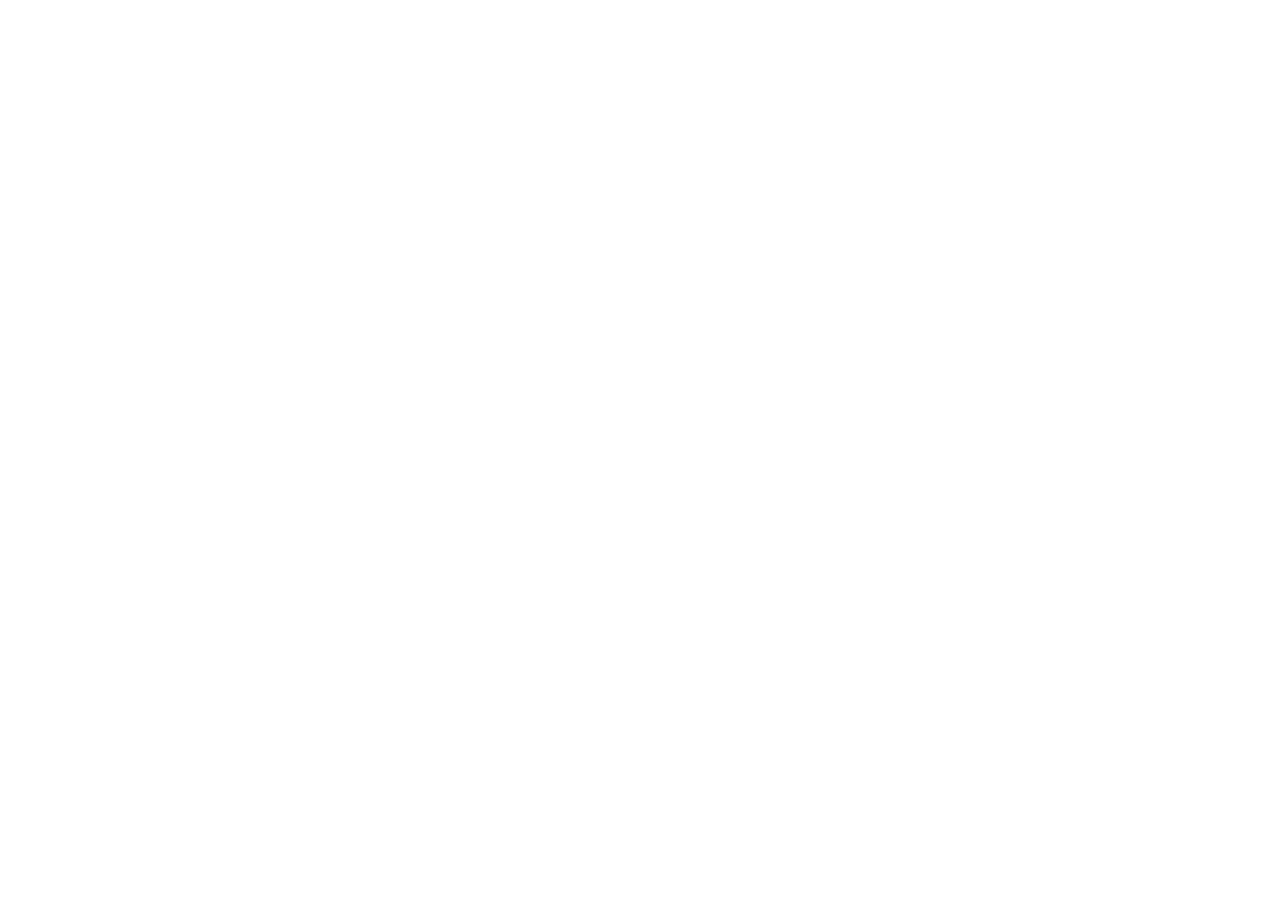
==== commit 871475fa: "Add files via upload" ====
--- a/index.html
+++ b/index.html
@@ -1,209 +1 @@
-<!DOCTYPE html>
-<html lang="en">
-<head>
-<meta charset="UTF-8">
-<meta name="viewport" content="width=device-width, initial-scale=1.0">
-<meta name="theme-color" content="#070b14">
-<meta name="description" content="Shadow Empire — follow development, explore the vision, and support the project.">
-<title>SHADOW EMPIRE | Rise From The Shadows</title>
-<style>
-:root{--bg:#060a13;--panel:#0c1727;--panel2:#101f33;--cyan:#35e7ff;--blue:#438cff;--muted:#9aabc2;--white:#edf7ff;--line:rgba(53,231,255,.22);--green:#62f59b}
-*{box-sizing:border-box}html{scroll-behavior:smooth;scroll-padding-top:100px}
-body{margin:0;background:var(--bg);color:var(--white);font:15px/1.65 Inter,system-ui,-apple-system,Segoe UI,sans-serif;overflow-x:hidden}
-body:before{content:"";position:fixed;inset:0;z-index:-1;pointer-events:none;background:linear-gradient(rgba(53,231,255,.025) 1px,transparent 1px),linear-gradient(90deg,rgba(53,231,255,.025) 1px,transparent 1px);background-size:44px 44px;mask-image:linear-gradient(#000,transparent 85%)}
-a{color:inherit;text-decoration:none}button{font:inherit;cursor:pointer}.topline{height:3px;background:linear-gradient(90deg,transparent,var(--cyan),var(--blue),transparent)}
-header{position:sticky;top:0;z-index:30;background:rgba(5,10,19,.91);backdrop-filter:blur(16px);border-bottom:1px solid var(--line)}
-.navbar{max-width:1180px;margin:auto;padding:13px 22px;display:flex;align-items:center;justify-content:space-between;gap:16px}
-.brand{font-size:15px;font-weight:950;letter-spacing:.16em;white-space:nowrap}.brand span,.glow{color:var(--cyan)}
-.navlinks{display:flex;align-items:center;gap:7px}.navlinks a{padding:8px 11px;border:1px solid transparent;border-radius:5px;color:var(--muted);font-size:11px;font-weight:850;letter-spacing:.1em;transition:.2s}
-.navlinks a:hover,.navlinks a.active{border-color:var(--line);color:var(--cyan);background:rgba(53,231,255,.07)}
-.menu{display:none;color:var(--cyan);background:transparent;border:1px solid var(--line);padding:8px 12px;border-radius:5px;font-weight:800}
-.wrap{max-width:1180px;margin:auto;padding-left:22px;padding-right:22px}
-.hero{min-height:680px;display:grid;place-items:center;text-align:center;padding:90px 22px 100px;position:relative;isolation:isolate;background:radial-gradient(ellipse at 50% 43%,rgba(30,117,190,.24),transparent 49%),radial-gradient(ellipse at 50% 100%,rgba(24,218,255,.09),transparent 53%)}
-.hero:after{content:"";position:absolute;inset:12% 7% 8%;z-index:-1;border:1px solid rgba(53,231,255,.1);clip-path:polygon(0 0,100% 0,100% 80%,88% 100%,12% 100%,0 80%)}
-.eyebrow,.kicker{color:var(--cyan);font-size:10px;font-weight:900;letter-spacing:.3em}
-h1{margin:17px 0 12px;font-size:clamp(49px,10vw,108px);line-height:.96;letter-spacing:.065em;font-weight:950;text-shadow:0 0 34px rgba(53,231,255,.2)}
-.hero p{max-width:690px;margin:22px auto 30px;color:#b5c5d9;font-size:clamp(15px,2vw,19px)}
-.actions{display:flex;justify-content:center;flex-wrap:wrap;gap:12px}
-.btn{display:inline-flex;align-items:center;justify-content:center;gap:9px;padding:13px 20px;border-radius:5px;border:1px solid transparent;font-size:11px;font-weight:900;letter-spacing:.13em;text-transform:uppercase;transition:.2s}
-.primary{background:var(--cyan);color:#031018;box-shadow:0 0 25px rgba(53,231,255,.2)}.primary:hover{transform:translateY(-3px);box-shadow:0 0 35px rgba(53,231,255,.4)}
-.secondary{border-color:var(--line);background:rgba(255,255,255,.025);color:var(--white)}.secondary:hover{border-color:var(--cyan);color:var(--cyan)}
-.scroll-note{margin-top:60px;color:#60758f;font-size:10px;letter-spacing:.26em}
-.section{padding-top:88px;padding-bottom:88px;scroll-margin-top:72px}
-.section-head{margin-bottom:32px}.section-head h2,.banner h2{margin:8px 0 0;font-size:clamp(29px,5vw,44px);line-height:1.15;letter-spacing:.025em}
-.intro{max-width:690px;color:var(--muted);margin:13px 0 0}
-.grid{display:grid;grid-template-columns:repeat(3,1fr);gap:16px}
-.card{min-height:195px;padding:24px;border:1px solid var(--line);background:linear-gradient(145deg,rgba(17,35,56,.85),rgba(8,14,25,.9));position:relative;overflow:hidden}
-.card:after{content:"";position:absolute;width:100px;height:100px;right:-45px;bottom:-45px;border:1px solid rgba(53,231,255,.18);transform:rotate(45deg);pointer-events:none}
-.num{color:var(--cyan);font-size:10px;letter-spacing:.2em;font-weight:900}
-h3{margin:12px 0 7px;font-size:17px;letter-spacing:.04em}.card p,.phase p{margin:0;color:var(--muted);font-size:13px}
-.banner{border:1px solid var(--line);padding:38px;text-align:center;background:radial-gradient(ellipse at center,rgba(39,128,180,.17),rgba(10,17,29,.92))}
-.banner p{max-width:680px;margin:13px auto 22px;color:var(--muted)}
-.selector{display:flex;flex-wrap:wrap;gap:9px;margin:0 0 22px}
-.select-btn{border:1px solid var(--line);border-radius:4px;padding:10px 14px;background:rgba(255,255,255,.025);color:var(--muted);font-size:10px;font-weight:900;letter-spacing:.12em;transition:.2s}
-.select-btn:hover,.select-btn.selected{border-color:var(--cyan);background:rgba(53,231,255,.1);color:var(--cyan);box-shadow:0 0 18px rgba(53,231,255,.08)}
-.feature-panel{border:1px solid var(--line);padding:25px;background:linear-gradient(145deg,#102238,#080e19);min-height:145px}
-.feature-panel h3{font-size:20px;margin:0 0 8px}.feature-panel p{color:var(--muted);margin:0}
-.roadmap-grid{display:grid;grid-template-columns:repeat(3,1fr);gap:14px}
-.phase{border:1px solid var(--line);border-top:2px solid var(--cyan);padding:21px;background:rgba(15,27,44,.55)}
-.phase small{color:var(--cyan);font-weight:900;letter-spacing:.16em}.phase h3{margin-top:9px}
-.fund-wrap{display:grid;grid-template-columns:minmax(0,1fr) minmax(245px,345px);gap:28px;align-items:center;border:1px solid rgba(53,231,255,.38);padding:30px;background:radial-gradient(ellipse at 85% 10%,rgba(53,231,255,.12),transparent 38%),linear-gradient(145deg,rgba(17,35,56,.94),rgba(8,14,25,.97));box-shadow:0 0 30px rgba(53,231,255,.07),inset 0 0 28px rgba(53,231,255,.035)}
-.fund-copy>p{color:var(--muted);max-width:640px}.fund-stats{display:flex;flex-wrap:wrap;gap:14px;margin:22px 0}
-.fund-stat{border-left:2px solid var(--cyan);padding:5px 13px;background:rgba(53,231,255,.045)}.fund-stat small{display:block;color:var(--muted);font-size:9px;letter-spacing:.16em;font-weight:900}.fund-stat strong{font-size:21px}
-.progress-meta{display:flex;justify-content:space-between;gap:12px;color:var(--muted);font-size:11px;margin:16px 0 8px}
-.progress-track{height:12px;border:1px solid rgba(53,231,255,.48);background:#050a12;padding:2px;overflow:hidden}.progress-fill{display:block;height:100%;width:0;background:linear-gradient(90deg,var(--blue),var(--cyan));box-shadow:0 0 14px rgba(53,231,255,.7)}
-.progress-caption,.small-note{color:#71839a;font-size:11px;margin-top:8px}
-.amount-label{display:block;margin:22px 0 10px;color:var(--muted);font-size:10px;letter-spacing:.17em;font-weight:900}
-.amount-options{display:grid;grid-template-columns:repeat(4,1fr);gap:8px;max-width:520px}
-.amount-btn{padding:11px 5px;border:1px solid var(--line);border-radius:4px;background:rgba(255,255,255,.025);color:var(--white);font-weight:900;font-size:13px}
-.amount-btn.selected,.amount-btn:hover{border-color:var(--cyan);color:var(--cyan);background:rgba(53,231,255,.1)}
-.selected-amount{margin-top:12px;color:var(--cyan);font-size:13px;font-weight:800}
-.qr-frame{width:100%;max-width:345px;justify-self:center;padding:14px;border:1px solid var(--cyan);border-radius:11px;background:linear-gradient(145deg,rgba(53,231,255,.12),rgba(10,17,29,.98));box-shadow:0 0 24px rgba(53,231,255,.17),inset 0 0 20px rgba(53,231,255,.06)}
-.qr-label{text-align:center;color:var(--cyan);font-size:9px;font-weight:900;letter-spacing:.2em;margin:2px 0 12px}
-.qr-card{padding:12px;background:#fff;color:#101827;border-radius:7px;text-align:center}
-.qr-card img{display:block;width:100%;height:auto;aspect-ratio:1;object-fit:contain}
-.qr-card h3{margin:9px 0 1px;color:#101827;font-size:15px}.qr-card p{margin:0;color:#526071;font-size:11px}
-.qr-foot{text-align:center;color:#a8c5d5;font-size:9px;letter-spacing:.12em;margin:11px 0 1px}
-.fund-note{font-size:11px!important;margin-top:16px}
-.community-links{display:flex;justify-content:center;gap:10px;flex-wrap:wrap}
-footer{border-top:1px solid var(--line);padding:27px 22px;color:#71839a;font-size:11px}
-.footer-inner{max-width:1180px;margin:auto;display:flex;justify-content:space-between;gap:14px;flex-wrap:wrap}
-@media(max-width:850px){.navlinks{gap:3px}.navlinks a{padding:8px 7px;font-size:9px}.fund-wrap{grid-template-columns:1fr}.qr-frame{max-width:310px}}
-@media(max-width:700px){.navbar{padding:12px 16px}.menu{display:block}.navlinks{display:none;position:absolute;top:58px;left:0;right:0;padding:13px 16px 17px;background:#09111e;border-bottom:1px solid var(--line);grid-template-columns:repeat(2,1fr);gap:7px}.navlinks.open{display:grid}.navlinks a{text-align:center;padding:11px 5px;font-size:10px;border-color:rgba(53,231,255,.12)}.hero{min-height:600px;padding:80px 18px}.wrap{padding-left:16px;padding-right:16px}.section{padding-top:65px;padding-bottom:65px}.grid,.roadmap-grid{grid-template-columns:1fr}.card{min-height:unset}.banner{padding:28px 17px}.fund-wrap{padding:19px}.amount-options{grid-template-columns:repeat(2,1fr)}.selector{gap:7px}.select-btn{flex:1 1 42%;text-align:center}}
-</style>
-</head>
-<body>
-<div class="topline"></div>
-<header>
-  <nav class="navbar">
-    <a class="brand" href="#home">SHADOW<span>EMPIRE</span></a>
-    <button class="menu" id="menuBtn" aria-expanded="false" aria-controls="navLinks">MENU ☰</button>
-    <div class="navlinks" id="navLinks">
-      <a href="#home" class="active">HOME</a><a href="#about">ABOUT</a><a href="#features">FEATURES</a>
-      <a href="#roadmap">ROADMAP</a><a href="#fund">FUND</a><a href="#community">COMMUNITY</a><a href="dashboard.html">DASHBOARD</a>
-    </div>
-  </nav>
-</header>
-<main>
-<section class="hero" id="home"><div>
-  <div class="eyebrow">A NEW WORLD IS WAITING</div>
-  <h1>SHADOW<br><span>EMPIRE</span></h1>
-  <p>Build your empire. Strengthen your forces. Rise through the shadows and shape your own legacy.</p>
-  <div class="actions"><a class="btn primary" href="#about">EXPLORE THE GAME ↗</a><a class="btn secondary" href="#roadmap">VIEW ROADMAP</a></div>
-  <div class="scroll-note">SELECT A SECTION OR SCROLL TO ENTER THE EMPIRE ↓</div>
-</div></section>
-
-<section class="section wrap" id="about">
-  <div class="section-head"><div class="kicker">01 / THE VISION</div><h2>ENTER THE <span class="glow">SHADOWS</span></h2>
-  <p class="intro">Shadow Empire is a Roblox game project built around progression, exploration, and creating your own legacy. Follow the development journey here.</p></div>
-  <div class="banner"><div class="kicker">YOUR STORY. YOUR EMPIRE.</div><h2>POWER IS BUILT, NOT GIVEN.</h2>
-  <p>Start small, develop your strength, explore new worlds, and work toward becoming a force the world cannot ignore.</p>
-  <a class="btn primary" href="#features">DISCOVER THE SYSTEMS</a></div>
-</section>
-
-<section class="section wrap" id="features">
-  <div class="section-head"><div class="kicker">02 / GAME SYSTEMS</div><h2>CHOOSE YOUR <span class="glow">PATH</span></h2>
-  <p class="intro">Tap a selection to explore the planned systems of Shadow Empire.</p></div>
-  <div class="selector" role="tablist" aria-label="Game feature categories">
-    <button class="select-btn selected" data-feature="progression" role="tab" aria-selected="true">PROGRESSION</button>
-    <button class="select-btn" data-feature="world" role="tab" aria-selected="false">OPEN WORLD</button>
-    <button class="select-btn" data-feature="combat" role="tab" aria-selected="false">COMBAT</button>
-    <button class="select-btn" data-feature="community" role="tab" aria-selected="false">COMMUNITY</button>
-  </div>
-  <div class="feature-panel" id="featurePanel" role="tabpanel" aria-live="polite">
-    <div class="num">SYSTEM_01 / CHARACTER GROWTH</div><h3>RISE THROUGH THE LEVELS</h3>
-    <p>Build your character through levels, experience, equipment, and skills. Progression systems are planned for future development.</p>
-  </div>
-</section>
-
-<section class="section wrap" id="roadmap">
-  <div class="section-head"><div class="kicker">03 / DEVELOPMENT PATH</div><h2>THE ROAD TO <span class="glow">EMPIRE</span></h2>
-  <p class="intro">Select a phase to view its development focus.</p></div>
-  <div class="selector" role="tablist" aria-label="Roadmap phases">
-    <button class="select-btn selected" data-phase="foundation" role="tab" aria-selected="true">PHASE 01</button>
-    <button class="select-btn" data-phase="worldbuild" role="tab" aria-selected="false">PHASE 02</button>
-    <button class="select-btn" data-phase="launch" role="tab" aria-selected="false">PHASE 03</button>
-  </div>
-  <div class="feature-panel" id="phasePanel" role="tabpanel" aria-live="polite">
-    <div class="num">PHASE 01 / FOUNDATION</div><h3>CORE SYSTEMS</h3>
-    <p>Establish the main game structure, player data, stats, and the first playable systems.</p>
-  </div>
-</section>
-
-<section class="section wrap" id="fund">
-  <div class="section-head"><div class="kicker">04 / SUPPORT DEVELOPMENT</div><h2>HELP BUILD THE <span class="glow">EMPIRE</span></h2>
-  <p class="intro">Contributions are voluntary and intended to support Shadow Empire's development. Choose a suggested amount and use the payment QR shown here.</p></div>
-  <div class="fund-wrap">
-    <div class="fund-copy">
-      <div class="kicker">COMMUNITY SUPPORT // FUNDING GOAL</div><h2>EVERY CONTRIBUTION HELPS.</h2>
-      <p>Thank you for supporting the project. The funding total below is a manual display and must only be updated after a contribution is independently confirmed.</p>
-      <div class="fund-stats">
-        <div class="fund-stat"><small>RAISED SO FAR</small><strong>₱0.00</strong></div>
-        <div class="fund-stat"><small>FUNDING GOAL</small><strong>₱10,000.00</strong></div>
-      </div>
-      <div class="progress-meta"><span>FUNDING PROGRESS</span><strong>0%</strong></div>
-      <div class="progress-track" role="progressbar" aria-label="Shadow Empire funding progress" aria-valuemin="0" aria-valuemax="100" aria-valuenow="0"><span class="progress-fill"></span></div>
-      <div class="progress-caption">₱0.00 raised of ₱10,000.00 target · demo value</div>
-      <label class="amount-label">SELECT A SUGGESTED CONTRIBUTION</label>
-      <div class="amount-options" aria-label="Suggested contribution amounts">
-        <button class="amount-btn selected" data-amount="50">₱50</button>
-        <button class="amount-btn" data-amount="100">₱100</button>
-        <button class="amount-btn" data-amount="200">₱200</button>
-        <button class="amount-btn" data-amount="500">₱500</button>
-      </div>
-      <div class="selected-amount" id="selectedAmount" aria-live="polite">Selected amount: ₱50</div>
-      <p class="fund-note">The amount selection is only a guide; this QR code does not automatically receive the selected amount or create a checkout session. Before paying, confirm the recipient name and amount inside your payment app. Never share your GCash MPIN or OTP.</p>
-    </div>
-    <div class="qr-frame">
-      <div class="qr-label">SHADOW EMPIRE // INSTANT SUPPORT</div>
-      <div class="qr-card">
-        <img src="instapay-qr.jpg" alt="InstaPay QR code for voluntary project support">
-        <h3>SCAN TO SUPPORT</h3><p>InstaPay QR payment</p>
-      </div>
-      <div class="qr-foot">POWER THE NEXT LEVEL</div>
-    </div>
-  </div>
-</section>
-
-<section class="section wrap" id="community">
-  <div class="banner"><div class="kicker">05 / JOIN THE JOURNEY</div><h2>THE EMPIRE IS <span class="glow">RISING</span></h2>
-  <p>Follow the project and check back for development updates. Official game and community links will be added when they are ready.</p>
-  <div class="community-links"><a class="btn secondary" href="https://www.roblox.com/" target="_blank" rel="noopener noreferrer">ROBLOX ↗</a><a class="btn secondary" href="dashboard.html">USER DASHBOARD ↗</a><a class="btn secondary" href="admin-preview.html">ADMIN PREVIEW ↗</a></div></div>
-</section>
-</main>
-<footer><div class="footer-inner"><div>© <span id="year"></span> SHADOW EMPIRE. All rights reserved.</div><div>INDEPENDENT GAME PROJECT · <span class="glow">BUILT IN THE SHADOWS</span></div></div></footer>
-<script>
-const menuBtn=document.getElementById('menuBtn'),navLinks=document.getElementById('navLinks');
-menuBtn.addEventListener('click',()=>{const open=navLinks.classList.toggle('open');menuBtn.setAttribute('aria-expanded',String(open));});
-navLinks.querySelectorAll('a').forEach(a=>a.addEventListener('click',()=>{navLinks.classList.remove('open');menuBtn.setAttribute('aria-expanded','false');}));
-document.getElementById('year').textContent=new Date().getFullYear();
-
-const featureData={
- progression:{code:'SYSTEM_01 / CHARACTER GROWTH',title:'RISE THROUGH THE LEVELS',body:'Build your character through levels, experience, equipment, and skills. Progression systems are planned for future development.'},
- world:{code:'SYSTEM_02 / EXPLORATION',title:'DISCOVER NEW WORLDS',body:'Explore different environments, uncover locations, and take on quests as the world of Shadow Empire expands.'},
- combat:{code:'SYSTEM_03 / BATTLE SYSTEM',title:'MASTER YOUR COMBAT STYLE',body:'Train your skills, improve your equipment, and challenge enemies in a developing action-focused combat system.'},
- community:{code:'SYSTEM_04 / PLAYER COMMUNITY',title:'BUILD THE EMPIRE TOGETHER',body:'Community features, parties, events, and cooperative challenges are planned as the project grows.'}
-};
-document.querySelectorAll('[data-feature]').forEach(btn=>btn.addEventListener('click',()=>{
- document.querySelectorAll('[data-feature]').forEach(b=>{b.classList.remove('selected');b.setAttribute('aria-selected','false')});
- btn.classList.add('selected');btn.setAttribute('aria-selected','true');
- const d=featureData[btn.dataset.feature];document.getElementById('featurePanel').innerHTML=`<div class="num">${d.code}</div><h3>${d.title}</h3><p>${d.body}</p>`;
-}));
-const phaseData={
- foundation:{code:'PHASE 01 / FOUNDATION',title:'CORE SYSTEMS',body:'Establish the main game structure, player data, stats, and the first playable systems.'},
- worldbuild:{code:'PHASE 02 / WORLD BUILDING',title:'EXPAND THE WORLD',body:'Create environments, villages, regions, quests, dungeons, and the core exploration loop.'},
- launch:{code:'PHASE 03 / TEST & LAUNCH',title:'PREPARE FOR RELEASE',body:'Test gameplay, balance systems, improve performance, and prepare a public release when ready.'}
-};
-document.querySelectorAll('[data-phase]').forEach(btn=>btn.addEventListener('click',()=>{
- document.querySelectorAll('[data-phase]').forEach(b=>{b.classList.remove('selected');b.setAttribute('aria-selected','false')});
- btn.classList.add('selected');btn.setAttribute('aria-selected','true');
- const d=phaseData[btn.dataset.phase];document.getElementById('phasePanel').innerHTML=`<div class="num">${d.code}</div><h3>${d.title}</h3><p>${d.body}</p>`;
-}));
-document.querySelectorAll('[data-amount]').forEach(btn=>btn.addEventListener('click',()=>{
- document.querySelectorAll('[data-amount]').forEach(b=>b.classList.remove('selected'));
- btn.classList.add('selected');document.getElementById('selectedAmount').textContent='Selected amount: ₱'+Number(btn.dataset.amount).toLocaleString('en-PH');
-}));
-const sections=[...document.querySelectorAll('main section[id]')],navItems=[...document.querySelectorAll('.navlinks a[href^="#"]')];
-if('IntersectionObserver' in window){const observer=new IntersectionObserver(entries=>entries.forEach(entry=>{if(entry.isIntersecting){navItems.forEach(a=>a.classList.toggle('active',a.getAttribute('href')==='#'+entry.target.id));}}),{rootMargin:'-35% 0px -55% 0px'});sections.forEach(s=>observer.observe(s));}
-</script>
-</body></html>+<!doctype html><html lang="en"><head><meta charset="UTF-8"><meta name="viewport" content="width=device-width, initial-scale=1.0"><meta name="theme-color" content="#050912"><meta name="description" content="Shadow Empire — Forge your destiny. Rise from the shadows."><title>Shadow Empire | Rise From The Shadows</title></head><body><div id="app"></div><script type="module" src="/src/main.js"></script></body></html>
